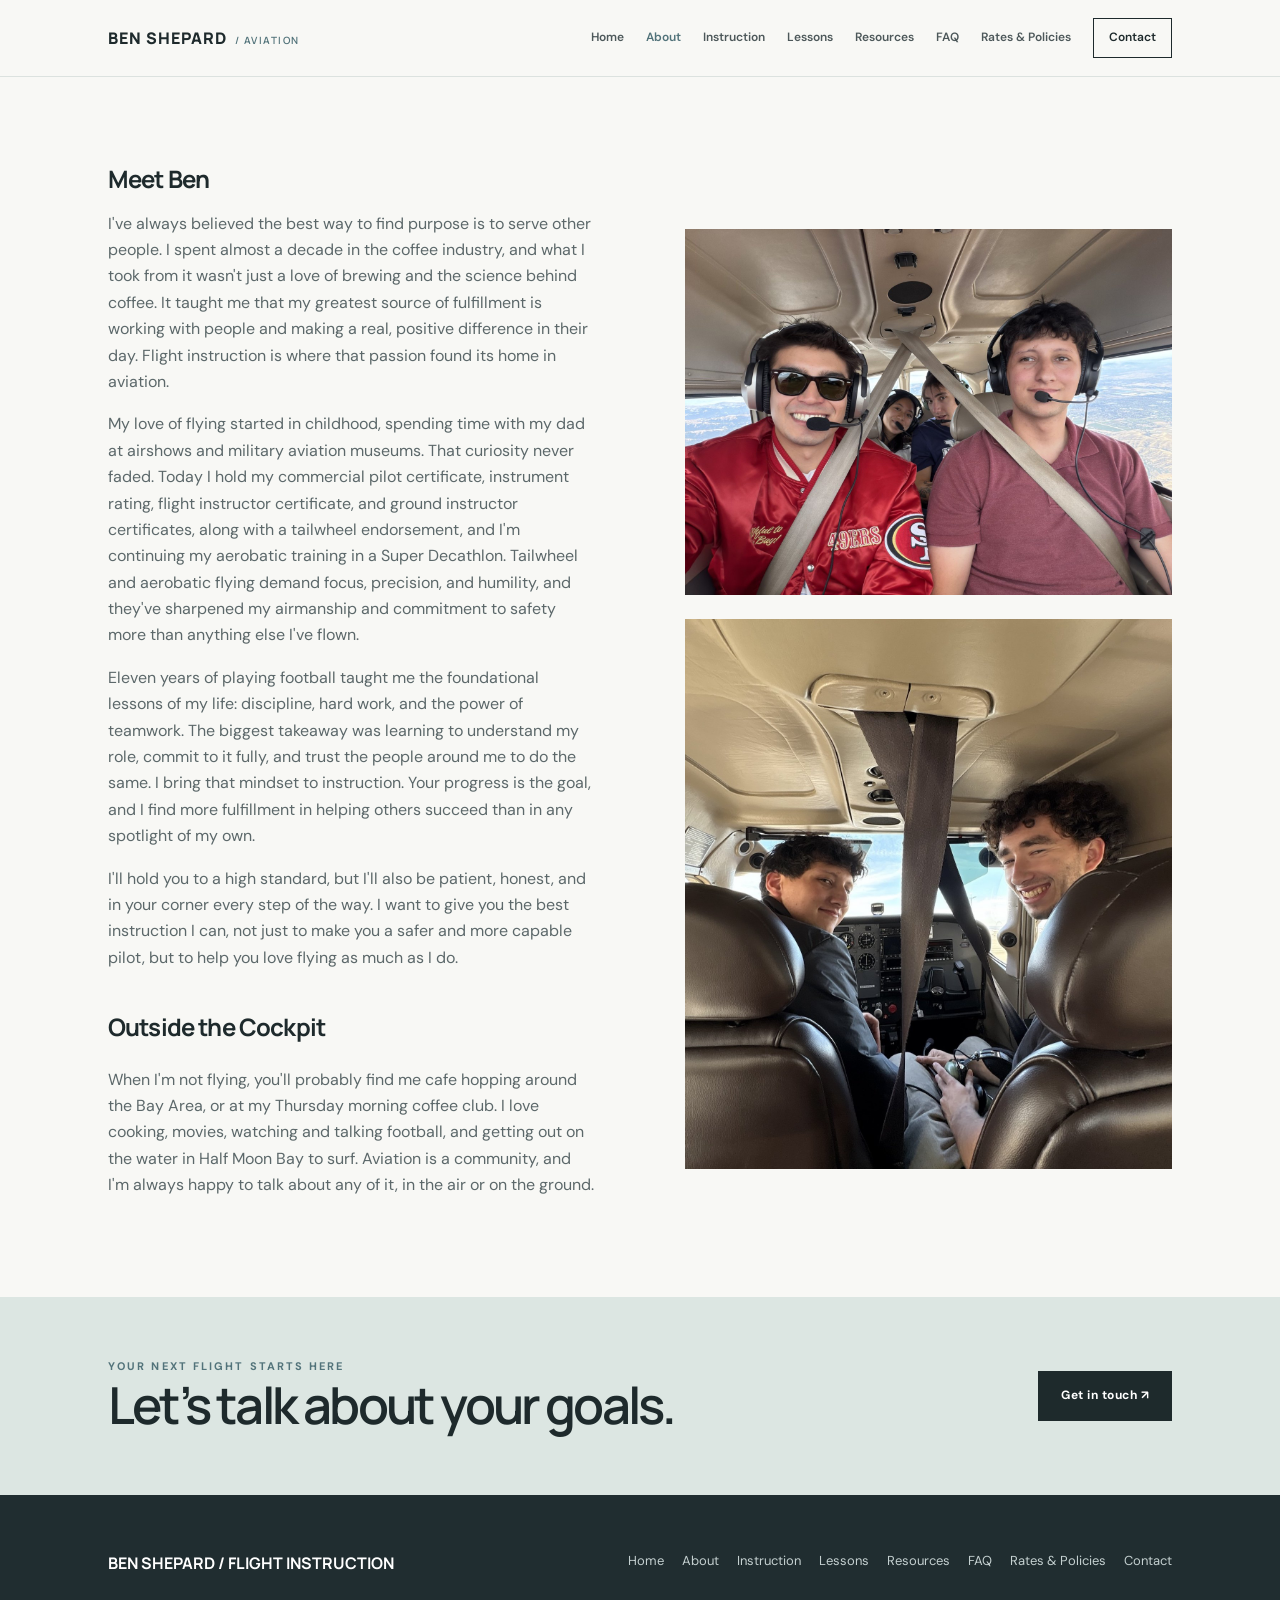
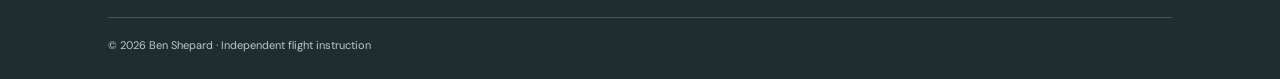
==== about.html @ 39d34262 "Restore light theme browser color and refresh stylesheet" ====
<!doctype html><html lang="en"><head><meta charset="utf-8"><meta name="viewport" content="width=device-width,initial-scale=1"><meta name="theme-color" content="#f8f8f5"><meta name="description" content="Meet Ben Shepard and learn about his approach to flight training."><title>About | Ben Shepard Flight Instruction</title><link rel="icon" href="favicon.svg" type="image/svg+xml"><link rel="stylesheet" href="styles.css?v=20261125-light"></head><body><header class="site-header"><div class="container head-inner"><a class="brand" href="index.html" aria-label="Ben Shepard Home">BEN SHEPARD<span>/ AVIATION</span></a><button type="button" class="menu-toggle" aria-label="Toggle navigation" aria-expanded="false">Menu ☰</button><nav class="nav" aria-label="Main navigation"><a href="index.html" class=" ">Home</a><a href="about.html" class="active ">About</a><a href="instruction.html" class=" ">Instruction</a><a href="lessons.html" class=" ">Lessons</a><a href="resources.html" class=" ">Resources</a><a href="faq.html" class=" ">FAQ</a><a href="rates.html" class=" ">Rates & Policies</a><a href="contact.html" class=" contact-pill">Contact</a></nav></div></header><main><section class="section"><div class="container"><h2 class="about-me-title">Meet Ben</h2><div class="split about-me-split"><div class="prose"><p>I've always believed the best way to find purpose is to serve other people. I spent almost a decade in the coffee industry, and what I took from it wasn't just a love of brewing and the science behind coffee. It taught me that my greatest source of fulfillment is working with people and making a real, positive difference in their day. Flight instruction is where that passion found its home in aviation.</p><p>My love of flying started in childhood, spending time with my dad at airshows and military aviation museums. That curiosity never faded. Today I hold my commercial pilot certificate, instrument rating, flight instructor certificate, and ground instructor certificates, along with a tailwheel endorsement, and I'm continuing my aerobatic training in a Super Decathlon. Tailwheel and aerobatic flying demand focus, precision, and humility, and they've sharpened my airmanship and commitment to safety more than anything else I've flown.</p><p>Eleven years of playing football taught me the foundational lessons of my life: discipline, hard work, and the power of teamwork. The biggest takeaway was learning to understand my role, commit to it fully, and trust the people around me to do the same. I bring that mindset to instruction. Your progress is the goal, and I find more fulfillment in helping others succeed than in any spotlight of my own.</p><p>I'll hold you to a high standard, but I'll also be patient, honest, and in your corner every step of the way. I want to give you the best instruction I can, not just to make you a safer and more capable pilot, but to help you love flying as much as I do.</p><h2>Outside the Cockpit</h2><p>When I'm not flying, you'll probably find me cafe hopping around the Bay Area, or at my Thursday morning coffee club. I love cooking, movies, watching and talking football, and getting out on the water in Half Moon Bay to surf. Aviation is a community, and I'm always happy to talk about any of it, in the air or on the ground.</p></div><div class="about-photo-and-background"><figure class="about-flight-photo"><img src="ben-about-friends.jpg" alt="Ben and friends wearing aviation headsets aboard a light airplane" width="1536" height="1152" loading="lazy" decoding="async" onerror="this.closest('figure').style.display='none'"></figure><figure class="about-flight-photo about-flight-photo-second"><img src="ben-about-cockpit-friends-updated.jpg" alt="Friends in the cockpit of a small airplane" width="1359" height="1536" loading="lazy" decoding="async"></figure></div></div></div></section><section class="cta"><div class="container cta-row"><div><div class="eyebrow">YOUR NEXT FLIGHT STARTS HERE</div><h2 class="section-title">Let’s talk about your goals.</h2></div><a class="btn" href="contact.html">Get in touch ↗</a></div></section></main><footer class="footer"><div class="container"><div class="foot-top"><div><strong>BEN SHEPARD / FLIGHT INSTRUCTION</strong></div><nav class="foot-nav" aria-label="Footer navigation"><a href="index.html">Home</a><a href="about.html">About</a><a href="instruction.html">Instruction</a><a href="lessons.html">Lessons</a><a href="resources.html">Resources</a><a href="faq.html">FAQ</a><a href="rates.html">Rates & Policies</a><a href="contact.html">Contact</a></nav></div><div class="foot-base">© 2026 Ben Shepard · Independent flight instruction</div></div></footer><script src="site.js" defer></script></body></html>
---- styles.css ----
@import url('https://fonts.googleapis.com/css2?family=DM+Sans:wght@400;500;600;700&family=Manrope:wght@400;500;600;700;800&display=swap');
:root{--bg:#f8f8f5;--paper:#fff;--ink:#1e2a2c;--muted:#647072;--accent:#52737a;--line:#dce2df;--sand:#e9e3d9;--max:1120px}*{box-sizing:border-box}html{scroll-behavior:smooth}body{margin:0;background:var(--bg);color:var(--ink);font-family:'DM Sans',sans-serif;line-height:1.65}a{color:inherit;text-decoration:none}button,input,textarea,select{font:inherit}a:focus-visible,button:focus-visible,input:focus-visible,textarea:focus-visible{outline:3px solid #7eafb7;outline-offset:3px}img{max-width:100%}.container{max-width:var(--max);margin:auto;padding:0 28px}.site-header{background:rgba(248,248,245,.96);border-bottom:1px solid var(--line);position:sticky;top:0;z-index:10;backdrop-filter:blur(15px)}.head-inner{min-height:76px;display:flex;align-items:center;justify-content:space-between;gap:20px}.brand{font-family:Manrope,sans-serif;font-weight:800;letter-spacing:.06em;font-size:16px}.brand span{color:var(--accent);font-weight:600;font-size:10px;margin-left:8px;letter-spacing:.15em}.nav{display:flex;gap:22px;align-items:center}.nav a{font-size:12px;color:#4d585a;font-weight:600}.nav a.active,.nav a:hover{color:var(--accent)}.nav a.contact-pill{border:1px solid var(--ink);padding:9px 15px;color:var(--ink)}.menu-toggle{display:none;border:1px solid var(--line);background:transparent;border-radius:4px;padding:7px 12px}.eyebrow{color:var(--accent);font-size:11px;font-weight:700;letter-spacing:.19em;text-transform:uppercase}.hero{padding:108px 0 85px}.hero h1,.page-heading h1{font-family:Manrope,sans-serif;font-size:clamp(44px,6.4vw,83px);font-weight:600;line-height:1.13;letter-spacing:-.065em;max-width:900px;margin:18px 0 23px}.lede{color:#5f6b6d;max-width:610px;font-size:18px;line-height:1.7}.actions{display:flex;flex-wrap:wrap;gap:12px;margin-top:30px}.btn{display:inline-flex;justify-content:center;align-items:center;gap:12px;background:var(--ink);color:white;padding:14px 22px;font-size:12px;font-weight:700;letter-spacing:.04em;border:1px solid var(--ink);cursor:pointer}.btn:hover{background:var(--accent);border-color:var(--accent)}.btn.outline{background:transparent;color:var(--ink);border-color:#9ba7a7}.btn.outline:hover{background:var(--sand)}.hero-visual{height:390px;overflow:hidden;background:#ccd4d1;position:relative}.hero-visual svg{height:100%;width:100%;display:block}.hero-visual .photo-credit{position:absolute;right:20px;bottom:13px;color:#fff;letter-spacing:.1em;font-size:10px}.section{padding:82px 0}.section.alt{background:#f0f2ef}.section-title{font-family:Manrope,sans-serif;font-weight:600;letter-spacing:-.055em;font-size:clamp(31px,4vw,51px);line-height:1.18;margin:12px 0 18px}.intro{max-width:720px;color:var(--muted);font-size:16px}.grid{display:grid;grid-template-columns:repeat(3,minmax(0,1fr));gap:16px;margin-top:33px}.grid.two{grid-template-columns:repeat(2,minmax(0,1fr))}.service-card,.content-card{background:var(--paper);border:1px solid var(--line);padding:30px;min-height:220px}.service-card .num{color:var(--accent);font-size:12px;letter-spacing:.12em}.service-card h3,.content-card h3{font-family:Manrope,sans-serif;font-size:21px;line-height:1.35;letter-spacing:-.035em;margin:25px 0 10px}.service-card p,.content-card p{color:var(--muted);font-size:14px;margin-bottom:0}.service-card a{display:inline-block;color:var(--accent);font-weight:700;font-size:12px;margin-top:15px}.split{display:grid;grid-template-columns:1fr 1fr;gap:90px;align-items:start}.quote{border-left:2px solid var(--accent);padding-left:28px;font-size:23px;font-family:Manrope;letter-spacing:-.03em;line-height:1.5}.page-heading{padding:85px 0 45px}.page-heading h1{font-size:clamp(43px,5.5vw,69px)}.page-heading .lede{font-size:17px}.prose{max-width:780px}.prose h2{font-family:Manrope;letter-spacing:-.035em;margin-top:36px}.prose p,.prose li{color:#5c686a}.bullets li{margin:10px 0}.stat-strip{display:flex;flex-wrap:wrap;gap:12px;margin:24px 0}.stat{font-size:12px;font-weight:700;background:#e9efed;color:var(--accent);padding:10px 13px}.table-wrap{overflow:auto}.rate-table{width:100%;border-collapse:collapse;text-align:left}.rate-table th,.rate-table td{padding:17px;border-bottom:1px solid var(--line)}.rate-table th{font-size:12px;text-transform:uppercase;letter-spacing:.09em}.notice{padding:20px 23px;background:#e8eeeb;border-left:3px solid var(--accent);color:#435456;margin:25px 0}.resource-tools{display:flex;gap:12px;flex-wrap:wrap;margin:28px 0}.resource-tools input,.resource-tools select{padding:13px 15px;border:1px solid #c6cfcb;background:white;color:var(--ink);min-height:48px}.resource-tools input{flex:1;min-width:230px}.resource-tools select{min-width:185px}.resource-grid{display:grid;grid-template-columns:repeat(2,1fr);gap:14px}.resource{background:white;border:1px solid var(--line);padding:23px}.resource small{font-size:10px;font-weight:700;letter-spacing:.12em;text-transform:uppercase;color:var(--accent)}.resource h3{margin:7px 0;font-size:17px;letter-spacing:-.02em}.resource p{font-size:13px;color:var(--muted)}.resource a{font-size:12px;color:var(--accent);font-weight:700}.resource[hidden]{display:none}.faq-item{border-bottom:1px solid var(--line)}.faq-item summary{cursor:pointer;padding:21px 0;font-size:17px;font-weight:600;list-style:none;display:flex;justify-content:space-between;gap:15px}.faq-item summary::-webkit-details-marker{display:none}.faq-item summary:after{content:'+';color:var(--accent);font-size:22px}.faq-item[open] summary:after{content:'−'}.faq-item p{color:var(--muted);max-width:780px;margin:0 0 25px}.form-layout{display:grid;grid-template-columns:1fr 1.15fr;gap:70px}.contact-form{background:white;border:1px solid var(--line);padding:30px}.field{margin-bottom:18px}.field label{display:block;font-size:12px;font-weight:700;margin-bottom:7px}.field input,.field select,.field textarea{background:#fbfcfb;width:100%;border:1px solid #cbd3d0;border-radius:0;padding:12px 13px}.field textarea{min-height:125px;resize:vertical}.small{font-size:12px;color:var(--muted)}.footer{background:#202d30;color:white;padding:55px 0 25px}.foot-top{display:flex;align-items:start;justify-content:space-between;gap:25px;padding-bottom:40px}.footer p,.footer a{color:#c4d0d0;font-size:13px}.foot-nav{display:flex;flex-wrap:wrap;gap:18px}.foot-base{border-top:1px solid #485558;padding-top:18px;color:#bec8c8;font-size:11px}.cta{background:#dce6e2;padding:60px 0}.cta-row{display:flex;align-items:center;justify-content:space-between;gap:28px}.cta .section-title{margin:0}.footer strong{font-family:Manrope}.divider{height:1px;background:var(--line);margin:28px 0}@media(max-width:900px){.nav{gap:12px}.nav a{font-size:11px}.split,.form-layout{gap:30px}.hero{padding:75px 0}}@media(max-width:720px){.container{padding:0 20px}.head-inner{min-height:67px}.menu-toggle{display:block}.nav{display:none;position:absolute;left:0;right:0;top:67px;background:var(--bg);padding:20px;border-bottom:1px solid var(--line);flex-direction:column;align-items:stretch;gap:0}.nav.open{display:flex}.nav a{padding:12px 0;font-size:14px}.hero{padding:58px 0}.hero h1{font-size:45px}.hero-visual{height:250px}.section{padding:56px 0}.grid,.grid.two,.resource-grid,.split,.form-layout{grid-template-columns:1fr}.service-card{min-height:auto}.page-heading{padding:56px 0 25px}.page-heading h1{font-size:44px}.cta-row,.foot-top{flex-direction:column;align-items:start}.quote{font-size:20px}.brand{font-size:13px}}

/* Homepage editorial photograph: retains the original illustration as fallback until photo is uploaded. */
.hero{padding:94px 0 62px}
.hero h1{max-width:920px}
.hero-visual{height:auto;aspect-ratio:2.35/1;background:#45565a url("hero.svg") center/cover no-repeat;isolation:isolate}
.hero-visual img{display:block;width:100%;height:100%;position:absolute;inset:0;object-fit:cover;object-position:center 51%}
.hero-visual::after{content:"";position:absolute;inset:0;pointer-events:none;background:linear-gradient(to top,rgba(15,24,28,.46),transparent 27%)}
.hero-visual .photo-credit{z-index:1;right:clamp(20px,4vw,65px);bottom:20px;font-size:10px;letter-spacing:.17em;text-shadow:0 1px 6px rgba(0,0,0,.35)}
@media(max-width:720px){.hero{padding:60px 0 45px}.hero-visual{aspect-ratio:4/3}.hero-visual img{object-position:45% center}.hero-visual .photo-credit{right:18px;bottom:13px;font-size:9px}}

/* Home welcome: compact editorial introduction between hero and offerings */
.home-introduction{background:#f0f2ef;border-bottom:1px solid var(--line)}
.home-introduction .split{grid-template-columns:minmax(0,1.4fr) minmax(250px,.8fr);gap:clamp(38px,7vw,105px);align-items:center}
.home-introduction .intro{max-width:640px}
.home-introduction .btn{margin-top:16px}
.intro-aside{border-left:2px solid var(--accent);padding:8px 0 8px 28px}
.intro-aside-lead{font-family:Manrope,sans-serif;font-size:clamp(23px,2.7vw,34px);font-weight:600;line-height:1.25;letter-spacing:-.045em;margin:15px 0}
.intro-aside p:not(.intro-aside-lead){font-size:15px;color:var(--muted);margin-bottom:0}
@media(max-width:720px){.home-introduction .split{grid-template-columns:1fr;gap:38px}.intro-aside{padding-left:20px}}

/* Portrait-led homepage welcome section */
.home-introduction .welcome-layout{display:grid;grid-template-columns:minmax(0,.85fr) minmax(0,1.15fr);gap:clamp(32px,6vw,90px);align-items:center}
.welcome-portrait{aspect-ratio:4/5;overflow:hidden;background:#d3d8d5}
.welcome-portrait img{width:100%;height:100%;display:block;object-fit:cover;object-position:center 40%}
.welcome-copy .intro{max-width:610px}
.welcome-philosophy{border-left:2px solid var(--accent);padding:1px 0 1px 23px;margin:28px 0 28px}
.welcome-philosophy .intro-aside-lead{font-size:clamp(22px,2.1vw,29px);margin:10px 0}
.welcome-philosophy p:last-child{font-size:14px;color:var(--muted);margin:0}
@media(max-width:720px){.home-introduction .welcome-layout{grid-template-columns:1fr;gap:30px}.welcome-portrait{max-width:400px;width:100%}}

/* Balanced four-service homepage grid */
.instruction-services-grid{grid-template-columns:repeat(2,minmax(0,1fr))}
.instruction-services-grid .service-card{min-height:250px;display:flex;flex-direction:column}
.instruction-services-grid .service-card h3{margin-top:18px}
.instruction-services-grid .service-card a{margin-top:auto;padding-top:16px}
.service-availability{margin-top:18px}
@media(max-width:720px){.instruction-services-grid{grid-template-columns:1fr}.instruction-services-grid .service-card{min-height:0}}

/* Editorial image-led instructional cards */
.instruction-services-grid{grid-template-columns:repeat(2,minmax(0,1fr));gap:25px}
.instruction-services-grid .service-card{padding:0;display:flex;flex-direction:column;min-height:0;background:var(--paper);overflow:hidden}
.instruction-services-grid .training-service-photo{display:block;width:100%;height:auto;aspect-ratio:20/13;object-fit:cover;object-position:center;flex-shrink:0;background:#e2e6e3}
.instruction-services-grid .training-service-body{display:flex;flex:1;flex-direction:column;padding:25px 28px 29px}
.instruction-services-grid .training-service-body h3{margin:9px 0 13px}
.instruction-services-grid .training-service-body p{margin:0 0 13px}
.instruction-services-grid .training-service-body a{margin-top:auto;padding-top:10px}
@media(max-width:720px){.instruction-services-grid{grid-template-columns:1fr;gap:20px}.instruction-services-grid .training-service-body{padding:22px}}

/* Single-column, understated philosophy section */
.philosophy-editorial{max-width:790px}
.philosophy-editorial .intro{max-width:760px;margin:0 0 18px}
.philosophy-editorial .btn{margin-top:17px}

/* About page: personal photo beside biography */
.about-photo-and-background{min-width:0}
.about-flight-photo{margin:0 0 34px;aspect-ratio:4/3;overflow:hidden;background:#e1e6e2}
.about-flight-photo img{display:block;width:100%;height:100%;object-fit:cover;object-position:center}
@media(max-width:720px){.about-flight-photo{margin-bottom:28px}}

/* About: shared heading above text and photo aligns image with first paragraph */
.about-me-title{font-family:Manrope,sans-serif;letter-spacing:-.035em;margin:0 0 12px;font-size:1.5em}
.about-me-split .prose>p:first-child{margin-top:0}
.about-me-split .about-flight-photo{margin:0}
@media(max-width:720px){.about-me-split .about-flight-photo{margin-top:12px}}

.about-me-split .about-photo-and-background{padding-top:18.9px}
.about-me-split .about-flight-photo + .about-flight-photo{margin-top:24px}
.about-me-split .about-flight-photo-second{aspect-ratio:1359/1536}
@media(max-width:720px){.about-me-split .about-photo-and-background{padding-top:0}}


/* Course syllabus navigation and lesson plans */
.content-card{display:flex;flex-direction:column}
.content-card h3{margin-top:0}
.content-card p:last-of-type{margin-bottom:22px}
.content-card .lesson-card-link{display:inline-flex;align-items:center;justify-content:space-between;gap:24px;align-self:flex-start;margin-top:auto;border:1px solid #9ba7a7;padding:10px 15px;font-size:12px;font-weight:700;letter-spacing:.02em;color:var(--ink);transition:background-color .15s,border-color .15s}
.content-card .lesson-card-link:hover{background:var(--sand);border-color:var(--accent)}
.lesson-index-section{padding-top:54px;padding-bottom:50px;scroll-margin-top:88px}
.lesson-index{display:grid;grid-template-columns:repeat(3,minmax(0,1fr));gap:12px;margin:28px 0 20px}
.lesson-index a{display:flex;align-items:center;justify-content:space-between;gap:12px;background:var(--paper);border:1px solid var(--line);padding:16px 19px;font-size:14px;font-weight:700;line-height:1.4}
.lesson-index a:hover{border-color:var(--accent);background:#f5f7f4}
.lesson-index a span{color:var(--accent)}
.lesson-main{padding-top:5px;padding-bottom:85px}
.lesson-section{padding:65px 0 70px;border-bottom:1px solid var(--line);scroll-margin-top:91px}
.lesson-section:last-child{border-bottom:none}
.lesson-section-heading{display:flex;align-items:flex-start;justify-content:space-between;gap:26px}
.lesson-section-heading h2{font-family:Manrope,sans-serif;font-weight:600;font-size:clamp(29px,3.5vw,43px);letter-spacing:-.05em;line-height:1.2;margin:10px 0 16px}
.lesson-section-heading p{color:var(--muted);font-size:16px;max-width:740px;margin:0}
.lesson-type{color:var(--accent);font-size:11px;font-weight:700;letter-spacing:.15em;text-transform:uppercase}
.lesson-back,.lesson-top{color:var(--accent);font-size:12px;font-weight:700}
.lesson-back{white-space:nowrap;padding-top:8px}
.lesson-back:hover,.lesson-top:hover{text-decoration:underline}
.lesson-steps{padding:0;margin:34px 0 22px;list-style:none;border-top:1px solid var(--line)}
.lesson-steps li{display:grid;grid-template-columns:44px minmax(0,1fr);gap:18px;padding:20px 0;border-bottom:1px solid var(--line)}
.lesson-number{font-family:Manrope,sans-serif;font-size:12px;font-weight:700;letter-spacing:.09em;color:var(--accent);padding-top:3px}
.lesson-steps h3{font-family:Manrope,sans-serif;font-size:18px;letter-spacing:-.025em;line-height:1.4;margin:0 0 5px}
.lesson-steps p{font-size:14px;color:var(--muted);margin:0;max-width:850px}
.lesson-note{background:#edf1ee;padding:16px 20px;font-size:13px;color:#435456;margin:25px 0}
.lesson-top{display:inline-block;margin-top:4px}
@media(max-width:850px){.menu-toggle{display:block}.nav{display:none;position:absolute;left:0;right:0;top:76px;background:var(--bg);padding:20px;border-bottom:1px solid var(--line);flex-direction:column;align-items:stretch;gap:0}.nav.open{display:flex}.nav a{padding:12px 0;font-size:14px}}
@media(max-width:720px){.lesson-index{grid-template-columns:repeat(2,minmax(0,1fr))}.lesson-section{padding:50px 0}.lesson-section-heading{display:block}.lesson-back{display:inline-block;margin-top:12px}}
@media(max-width:480px){.lesson-index{grid-template-columns:1fr}.lesson-steps li{grid-template-columns:30px minmax(0,1fr);gap:14px}.lesson-index-section{padding-top:45px}}
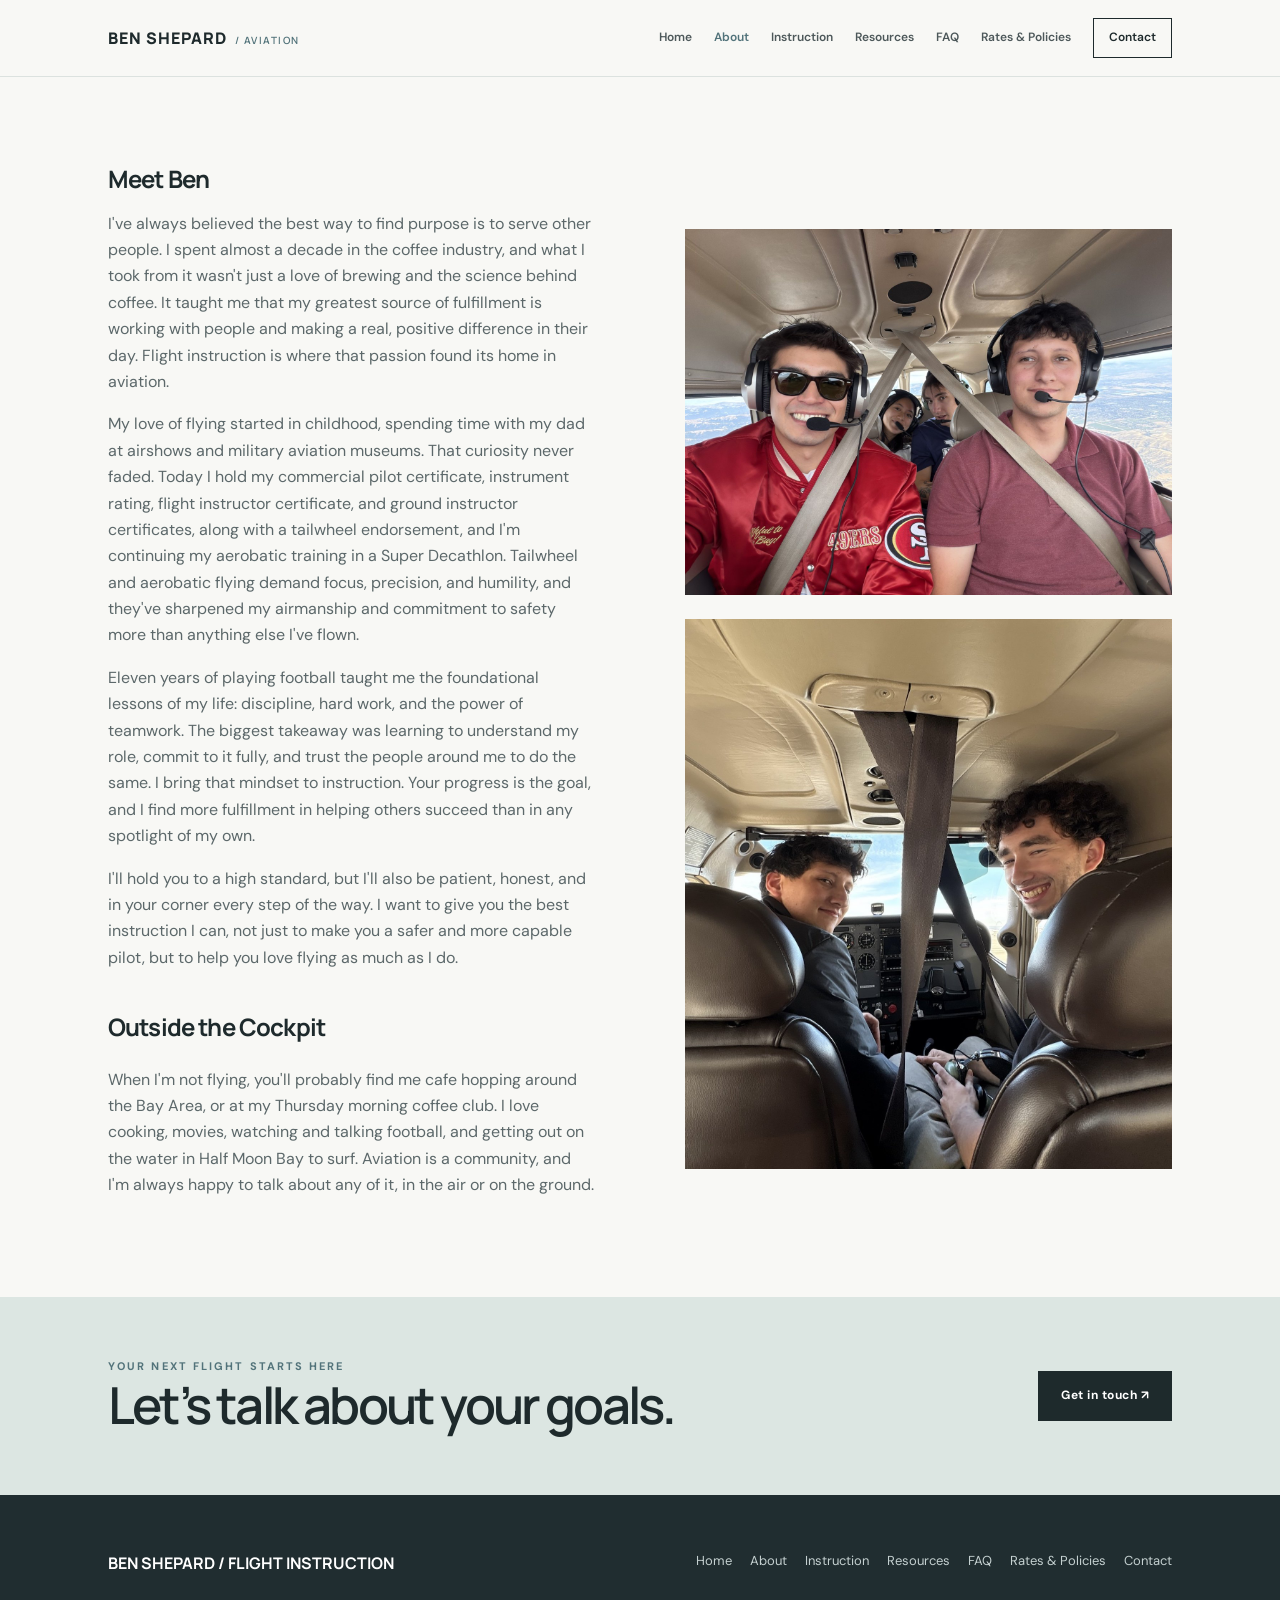
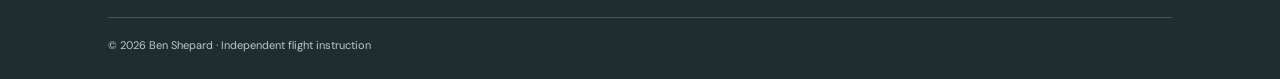
==== commit 9864ba1d: "Remove Lessons navigation and obsolete syllabus links" ====
--- a/about.html
+++ b/about.html
@@ -1 +1 @@
-<!doctype html><html lang="en"><head><meta charset="utf-8"><meta name="viewport" content="width=device-width,initial-scale=1"><meta name="theme-color" content="#f8f8f5"><meta name="description" content="Meet Ben Shepard and learn about his approach to flight training."><title>About | Ben Shepard Flight Instruction</title><link rel="icon" href="favicon.svg" type="image/svg+xml"><link rel="stylesheet" href="styles.css?v=20261125-light"></head><body><header class="site-header"><div class="container head-inner"><a class="brand" href="index.html" aria-label="Ben Shepard Home">BEN SHEPARD<span>/ AVIATION</span></a><button type="button" class="menu-toggle" aria-label="Toggle navigation" aria-expanded="false">Menu ☰</button><nav class="nav" aria-label="Main navigation"><a href="index.html" class=" ">Home</a><a href="about.html" class="active ">About</a><a href="instruction.html" class=" ">Instruction</a><a href="lessons.html" class=" ">Lessons</a><a href="resources.html" class=" ">Resources</a><a href="faq.html" class=" ">FAQ</a><a href="rates.html" class=" ">Rates & Policies</a><a href="contact.html" class=" contact-pill">Contact</a></nav></div></header><main><section class="section"><div class="container"><h2 class="about-me-title">Meet Ben</h2><div class="split about-me-split"><div class="prose"><p>I've always believed the best way to find purpose is to serve other people. I spent almost a decade in the coffee industry, and what I took from it wasn't just a love of brewing and the science behind coffee. It taught me that my greatest source of fulfillment is working with people and making a real, positive difference in their day. Flight instruction is where that passion found its home in aviation.</p><p>My love of flying started in childhood, spending time with my dad at airshows and military aviation museums. That curiosity never faded. Today I hold my commercial pilot certificate, instrument rating, flight instructor certificate, and ground instructor certificates, along with a tailwheel endorsement, and I'm continuing my aerobatic training in a Super Decathlon. Tailwheel and aerobatic flying demand focus, precision, and humility, and they've sharpened my airmanship and commitment to safety more than anything else I've flown.</p><p>Eleven years of playing football taught me the foundational lessons of my life: discipline, hard work, and the power of teamwork. The biggest takeaway was learning to understand my role, commit to it fully, and trust the people around me to do the same. I bring that mindset to instruction. Your progress is the goal, and I find more fulfillment in helping others succeed than in any spotlight of my own.</p><p>I'll hold you to a high standard, but I'll also be patient, honest, and in your corner every step of the way. I want to give you the best instruction I can, not just to make you a safer and more capable pilot, but to help you love flying as much as I do.</p><h2>Outside the Cockpit</h2><p>When I'm not flying, you'll probably find me cafe hopping around the Bay Area, or at my Thursday morning coffee club. I love cooking, movies, watching and talking football, and getting out on the water in Half Moon Bay to surf. Aviation is a community, and I'm always happy to talk about any of it, in the air or on the ground.</p></div><div class="about-photo-and-background"><figure class="about-flight-photo"><img src="ben-about-friends.jpg" alt="Ben and friends wearing aviation headsets aboard a light airplane" width="1536" height="1152" loading="lazy" decoding="async" onerror="this.closest('figure').style.display='none'"></figure><figure class="about-flight-photo about-flight-photo-second"><img src="ben-about-cockpit-friends-updated.jpg" alt="Friends in the cockpit of a small airplane" width="1359" height="1536" loading="lazy" decoding="async"></figure></div></div></div></section><section class="cta"><div class="container cta-row"><div><div class="eyebrow">YOUR NEXT FLIGHT STARTS HERE</div><h2 class="section-title">Let’s talk about your goals.</h2></div><a class="btn" href="contact.html">Get in touch ↗</a></div></section></main><footer class="footer"><div class="container"><div class="foot-top"><div><strong>BEN SHEPARD / FLIGHT INSTRUCTION</strong></div><nav class="foot-nav" aria-label="Footer navigation"><a href="index.html">Home</a><a href="about.html">About</a><a href="instruction.html">Instruction</a><a href="lessons.html">Lessons</a><a href="resources.html">Resources</a><a href="faq.html">FAQ</a><a href="rates.html">Rates & Policies</a><a href="contact.html">Contact</a></nav></div><div class="foot-base">© 2026 Ben Shepard · Independent flight instruction</div></div></footer><script src="site.js" defer></script></body></html>+<!doctype html><html lang="en"><head><meta charset="utf-8"><meta name="viewport" content="width=device-width,initial-scale=1"><meta name="theme-color" content="#f8f8f5"><meta name="description" content="Meet Ben Shepard and learn about his approach to flight training."><title>About | Ben Shepard Flight Instruction</title><link rel="icon" href="favicon.svg" type="image/svg+xml"><link rel="stylesheet" href="styles.css?v=20261125-light"></head><body><header class="site-header"><div class="container head-inner"><a class="brand" href="index.html" aria-label="Ben Shepard Home">BEN SHEPARD<span>/ AVIATION</span></a><button type="button" class="menu-toggle" aria-label="Toggle navigation" aria-expanded="false">Menu ☰</button><nav class="nav" aria-label="Main navigation"><a href="index.html" class=" ">Home</a><a href="about.html" class="active ">About</a><a href="instruction.html" class=" ">Instruction</a><a href="resources.html" class=" ">Resources</a><a href="faq.html" class=" ">FAQ</a><a href="rates.html" class=" ">Rates & Policies</a><a href="contact.html" class=" contact-pill">Contact</a></nav></div></header><main><section class="section"><div class="container"><h2 class="about-me-title">Meet Ben</h2><div class="split about-me-split"><div class="prose"><p>I've always believed the best way to find purpose is to serve other people. I spent almost a decade in the coffee industry, and what I took from it wasn't just a love of brewing and the science behind coffee. It taught me that my greatest source of fulfillment is working with people and making a real, positive difference in their day. Flight instruction is where that passion found its home in aviation.</p><p>My love of flying started in childhood, spending time with my dad at airshows and military aviation museums. That curiosity never faded. Today I hold my commercial pilot certificate, instrument rating, flight instructor certificate, and ground instructor certificates, along with a tailwheel endorsement, and I'm continuing my aerobatic training in a Super Decathlon. Tailwheel and aerobatic flying demand focus, precision, and humility, and they've sharpened my airmanship and commitment to safety more than anything else I've flown.</p><p>Eleven years of playing football taught me the foundational lessons of my life: discipline, hard work, and the power of teamwork. The biggest takeaway was learning to understand my role, commit to it fully, and trust the people around me to do the same. I bring that mindset to instruction. Your progress is the goal, and I find more fulfillment in helping others succeed than in any spotlight of my own.</p><p>I'll hold you to a high standard, but I'll also be patient, honest, and in your corner every step of the way. I want to give you the best instruction I can, not just to make you a safer and more capable pilot, but to help you love flying as much as I do.</p><h2>Outside the Cockpit</h2><p>When I'm not flying, you'll probably find me cafe hopping around the Bay Area, or at my Thursday morning coffee club. I love cooking, movies, watching and talking football, and getting out on the water in Half Moon Bay to surf. Aviation is a community, and I'm always happy to talk about any of it, in the air or on the ground.</p></div><div class="about-photo-and-background"><figure class="about-flight-photo"><img src="ben-about-friends.jpg" alt="Ben and friends wearing aviation headsets aboard a light airplane" width="1536" height="1152" loading="lazy" decoding="async" onerror="this.closest('figure').style.display='none'"></figure><figure class="about-flight-photo about-flight-photo-second"><img src="ben-about-cockpit-friends-updated.jpg" alt="Friends in the cockpit of a small airplane" width="1359" height="1536" loading="lazy" decoding="async"></figure></div></div></div></section><section class="cta"><div class="container cta-row"><div><div class="eyebrow">YOUR NEXT FLIGHT STARTS HERE</div><h2 class="section-title">Let’s talk about your goals.</h2></div><a class="btn" href="contact.html">Get in touch ↗</a></div></section></main><footer class="footer"><div class="container"><div class="foot-top"><div><strong>BEN SHEPARD / FLIGHT INSTRUCTION</strong></div><nav class="foot-nav" aria-label="Footer navigation"><a href="index.html">Home</a><a href="about.html">About</a><a href="instruction.html">Instruction</a><a href="resources.html">Resources</a><a href="faq.html">FAQ</a><a href="rates.html">Rates & Policies</a><a href="contact.html">Contact</a></nav></div><div class="foot-base">© 2026 Ben Shepard · Independent flight instruction</div></div></footer><script src="site.js" defer></script></body></html>
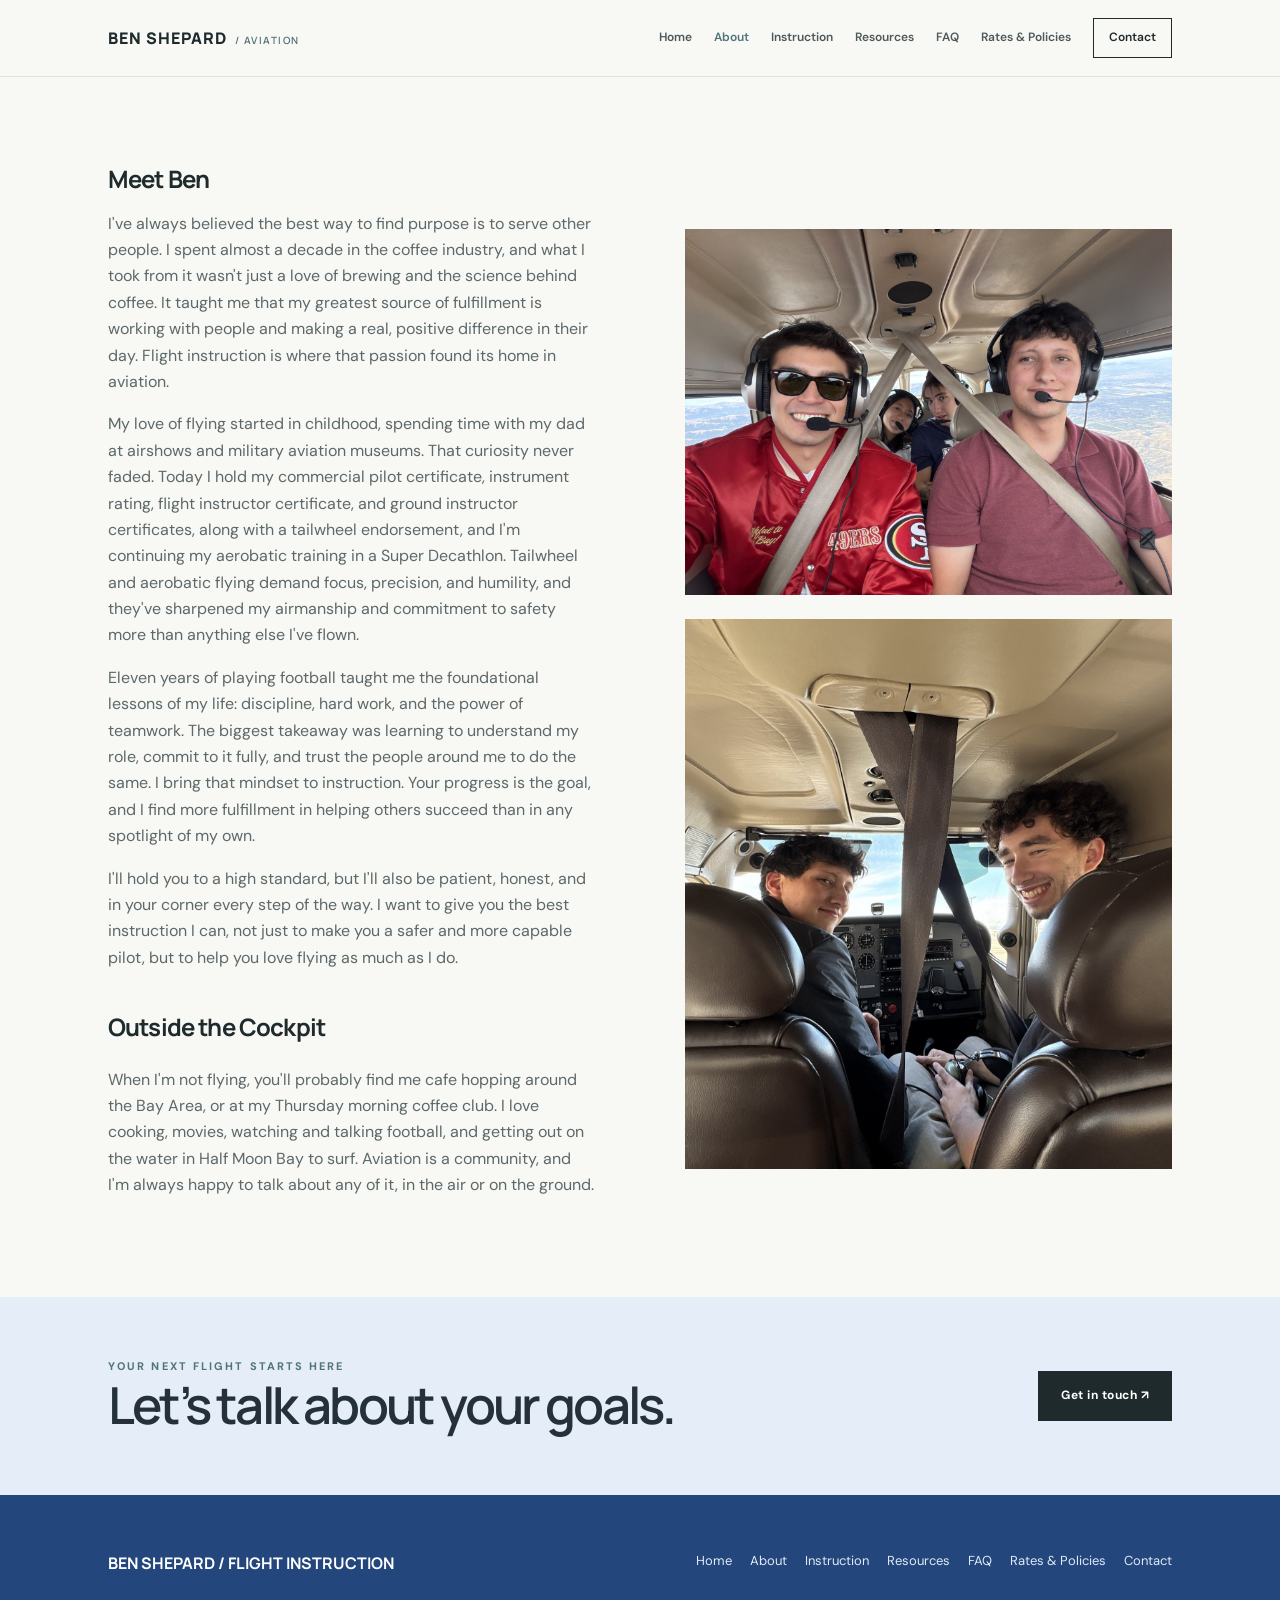
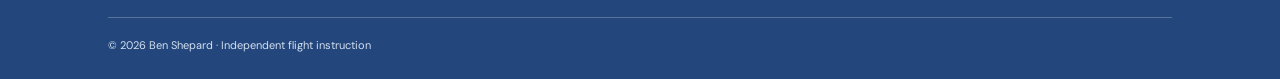
==== commit c6628232: "Refresh Oxford Blue website palette" ====
--- a/about.html
+++ b/about.html
@@ -1 +1 @@
-<!doctype html><html lang="en"><head><meta charset="utf-8"><meta name="viewport" content="width=device-width,initial-scale=1"><meta name="theme-color" content="#f8f8f5"><meta name="description" content="Meet Ben Shepard and learn about his approach to flight training."><title>About | Ben Shepard Flight Instruction</title><link rel="icon" href="favicon.svg" type="image/svg+xml"><link rel="stylesheet" href="styles.css?v=20261125-light"></head><body><header class="site-header"><div class="container head-inner"><a class="brand" href="index.html" aria-label="Ben Shepard Home">BEN SHEPARD<span>/ AVIATION</span></a><button type="button" class="menu-toggle" aria-label="Toggle navigation" aria-expanded="false">Menu ☰</button><nav class="nav" aria-label="Main navigation"><a href="index.html" class=" ">Home</a><a href="about.html" class="active ">About</a><a href="instruction.html" class=" ">Instruction</a><a href="resources.html" class=" ">Resources</a><a href="faq.html" class=" ">FAQ</a><a href="rates.html" class=" ">Rates & Policies</a><a href="contact.html" class=" contact-pill">Contact</a></nav></div></header><main><section class="section"><div class="container"><h2 class="about-me-title">Meet Ben</h2><div class="split about-me-split"><div class="prose"><p>I've always believed the best way to find purpose is to serve other people. I spent almost a decade in the coffee industry, and what I took from it wasn't just a love of brewing and the science behind coffee. It taught me that my greatest source of fulfillment is working with people and making a real, positive difference in their day. Flight instruction is where that passion found its home in aviation.</p><p>My love of flying started in childhood, spending time with my dad at airshows and military aviation museums. That curiosity never faded. Today I hold my commercial pilot certificate, instrument rating, flight instructor certificate, and ground instructor certificates, along with a tailwheel endorsement, and I'm continuing my aerobatic training in a Super Decathlon. Tailwheel and aerobatic flying demand focus, precision, and humility, and they've sharpened my airmanship and commitment to safety more than anything else I've flown.</p><p>Eleven years of playing football taught me the foundational lessons of my life: discipline, hard work, and the power of teamwork. The biggest takeaway was learning to understand my role, commit to it fully, and trust the people around me to do the same. I bring that mindset to instruction. Your progress is the goal, and I find more fulfillment in helping others succeed than in any spotlight of my own.</p><p>I'll hold you to a high standard, but I'll also be patient, honest, and in your corner every step of the way. I want to give you the best instruction I can, not just to make you a safer and more capable pilot, but to help you love flying as much as I do.</p><h2>Outside the Cockpit</h2><p>When I'm not flying, you'll probably find me cafe hopping around the Bay Area, or at my Thursday morning coffee club. I love cooking, movies, watching and talking football, and getting out on the water in Half Moon Bay to surf. Aviation is a community, and I'm always happy to talk about any of it, in the air or on the ground.</p></div><div class="about-photo-and-background"><figure class="about-flight-photo"><img src="ben-about-friends.jpg" alt="Ben and friends wearing aviation headsets aboard a light airplane" width="1536" height="1152" loading="lazy" decoding="async" onerror="this.closest('figure').style.display='none'"></figure><figure class="about-flight-photo about-flight-photo-second"><img src="ben-about-cockpit-friends-updated.jpg" alt="Friends in the cockpit of a small airplane" width="1359" height="1536" loading="lazy" decoding="async"></figure></div></div></div></section><section class="cta"><div class="container cta-row"><div><div class="eyebrow">YOUR NEXT FLIGHT STARTS HERE</div><h2 class="section-title">Let’s talk about your goals.</h2></div><a class="btn" href="contact.html">Get in touch ↗</a></div></section></main><footer class="footer"><div class="container"><div class="foot-top"><div><strong>BEN SHEPARD / FLIGHT INSTRUCTION</strong></div><nav class="foot-nav" aria-label="Footer navigation"><a href="index.html">Home</a><a href="about.html">About</a><a href="instruction.html">Instruction</a><a href="resources.html">Resources</a><a href="faq.html">FAQ</a><a href="rates.html">Rates & Policies</a><a href="contact.html">Contact</a></nav></div><div class="foot-base">© 2026 Ben Shepard · Independent flight instruction</div></div></footer><script src="site.js" defer></script></body></html>+<!doctype html><html lang="en"><head><meta charset="utf-8"><meta name="viewport" content="width=device-width,initial-scale=1"><meta name="theme-color" content="#f8f8f5"><meta name="description" content="Meet Ben Shepard and learn about his approach to flight training."><title>About | Ben Shepard Flight Instruction</title><link rel="icon" href="favicon.svg" type="image/svg+xml"><link rel="stylesheet" href="styles.css?v=20261125-oxford"></head><body><header class="site-header"><div class="container head-inner"><a class="brand" href="index.html" aria-label="Ben Shepard Home">BEN SHEPARD<span>/ AVIATION</span></a><button type="button" class="menu-toggle" aria-label="Toggle navigation" aria-expanded="false">Menu ☰</button><nav class="nav" aria-label="Main navigation"><a href="index.html" class=" ">Home</a><a href="about.html" class="active ">About</a><a href="instruction.html" class=" ">Instruction</a><a href="resources.html" class=" ">Resources</a><a href="faq.html" class=" ">FAQ</a><a href="rates.html" class=" ">Rates & Policies</a><a href="contact.html" class=" contact-pill">Contact</a></nav></div></header><main><section class="section"><div class="container"><h2 class="about-me-title">Meet Ben</h2><div class="split about-me-split"><div class="prose"><p>I've always believed the best way to find purpose is to serve other people. I spent almost a decade in the coffee industry, and what I took from it wasn't just a love of brewing and the science behind coffee. It taught me that my greatest source of fulfillment is working with people and making a real, positive difference in their day. Flight instruction is where that passion found its home in aviation.</p><p>My love of flying started in childhood, spending time with my dad at airshows and military aviation museums. That curiosity never faded. Today I hold my commercial pilot certificate, instrument rating, flight instructor certificate, and ground instructor certificates, along with a tailwheel endorsement, and I'm continuing my aerobatic training in a Super Decathlon. Tailwheel and aerobatic flying demand focus, precision, and humility, and they've sharpened my airmanship and commitment to safety more than anything else I've flown.</p><p>Eleven years of playing football taught me the foundational lessons of my life: discipline, hard work, and the power of teamwork. The biggest takeaway was learning to understand my role, commit to it fully, and trust the people around me to do the same. I bring that mindset to instruction. Your progress is the goal, and I find more fulfillment in helping others succeed than in any spotlight of my own.</p><p>I'll hold you to a high standard, but I'll also be patient, honest, and in your corner every step of the way. I want to give you the best instruction I can, not just to make you a safer and more capable pilot, but to help you love flying as much as I do.</p><h2>Outside the Cockpit</h2><p>When I'm not flying, you'll probably find me cafe hopping around the Bay Area, or at my Thursday morning coffee club. I love cooking, movies, watching and talking football, and getting out on the water in Half Moon Bay to surf. Aviation is a community, and I'm always happy to talk about any of it, in the air or on the ground.</p></div><div class="about-photo-and-background"><figure class="about-flight-photo"><img src="ben-about-friends.jpg" alt="Ben and friends wearing aviation headsets aboard a light airplane" width="1536" height="1152" loading="lazy" decoding="async" onerror="this.closest('figure').style.display='none'"></figure><figure class="about-flight-photo about-flight-photo-second"><img src="ben-about-cockpit-friends-updated.jpg" alt="Friends in the cockpit of a small airplane" width="1359" height="1536" loading="lazy" decoding="async"></figure></div></div></div></section><section class="cta"><div class="container cta-row"><div><div class="eyebrow">YOUR NEXT FLIGHT STARTS HERE</div><h2 class="section-title">Let’s talk about your goals.</h2></div><a class="btn" href="contact.html">Get in touch ↗</a></div></section></main><footer class="footer"><div class="container"><div class="foot-top"><div><strong>BEN SHEPARD / FLIGHT INSTRUCTION</strong></div><nav class="foot-nav" aria-label="Footer navigation"><a href="index.html">Home</a><a href="about.html">About</a><a href="instruction.html">Instruction</a><a href="resources.html">Resources</a><a href="faq.html">FAQ</a><a href="rates.html">Rates & Policies</a><a href="contact.html">Contact</a></nav></div><div class="foot-base">© 2026 Ben Shepard · Independent flight instruction</div></div></footer><script src="site.js" defer></script></body></html>
--- a/styles.css
+++ b/styles.css
@@ -70,35 +70,32 @@
 .about-me-split .about-flight-photo-second{aspect-ratio:1359/1536}
 @media(max-width:720px){.about-me-split .about-photo-and-background{padding-top:0}}
 
+/* Responsive menu for tablet widths */
+@media(max-width:850px){.menu-toggle{display:block}.nav{display:none;position:absolute;left:0;right:0;top:76px;background:var(--bg);padding:20px;border-bottom:1px solid var(--line);flex-direction:column;align-items:stretch;gap:0}.nav.open{display:flex}.nav a{padding:12px 0;font-size:14px}}
 
-/* Course syllabus navigation and lesson plans */
-.content-card{display:flex;flex-direction:column}
-.content-card h3{margin-top:0}
-.content-card p:last-of-type{margin-bottom:22px}
-.content-card .lesson-card-link{display:inline-flex;align-items:center;justify-content:space-between;gap:24px;align-self:flex-start;margin-top:auto;border:1px solid #9ba7a7;padding:10px 15px;font-size:12px;font-weight:700;letter-spacing:.02em;color:var(--ink);transition:background-color .15s,border-color .15s}
-.content-card .lesson-card-link:hover{background:var(--sand);border-color:var(--accent)}
-.lesson-index-section{padding-top:54px;padding-bottom:50px;scroll-margin-top:88px}
-.lesson-index{display:grid;grid-template-columns:repeat(3,minmax(0,1fr));gap:12px;margin:28px 0 20px}
-.lesson-index a{display:flex;align-items:center;justify-content:space-between;gap:12px;background:var(--paper);border:1px solid var(--line);padding:16px 19px;font-size:14px;font-weight:700;line-height:1.4}
-.lesson-index a:hover{border-color:var(--accent);background:#f5f7f4}
-.lesson-index a span{color:var(--accent)}
-.lesson-main{padding-top:5px;padding-bottom:85px}
-.lesson-section{padding:65px 0 70px;border-bottom:1px solid var(--line);scroll-margin-top:91px}
-.lesson-section:last-child{border-bottom:none}
-.lesson-section-heading{display:flex;align-items:flex-start;justify-content:space-between;gap:26px}
-.lesson-section-heading h2{font-family:Manrope,sans-serif;font-weight:600;font-size:clamp(29px,3.5vw,43px);letter-spacing:-.05em;line-height:1.2;margin:10px 0 16px}
-.lesson-section-heading p{color:var(--muted);font-size:16px;max-width:740px;margin:0}
-.lesson-type{color:var(--accent);font-size:11px;font-weight:700;letter-spacing:.15em;text-transform:uppercase}
-.lesson-back,.lesson-top{color:var(--accent);font-size:12px;font-weight:700}
-.lesson-back{white-space:nowrap;padding-top:8px}
-.lesson-back:hover,.lesson-top:hover{text-decoration:underline}
-.lesson-steps{padding:0;margin:34px 0 22px;list-style:none;border-top:1px solid var(--line)}
-.lesson-steps li{display:grid;grid-template-columns:44px minmax(0,1fr);gap:18px;padding:20px 0;border-bottom:1px solid var(--line)}
-.lesson-number{font-family:Manrope,sans-serif;font-size:12px;font-weight:700;letter-spacing:.09em;color:var(--accent);padding-top:3px}
-.lesson-steps h3{font-family:Manrope,sans-serif;font-size:18px;letter-spacing:-.025em;line-height:1.4;margin:0 0 5px}
-.lesson-steps p{font-size:14px;color:var(--muted);margin:0;max-width:850px}
-.lesson-note{background:#edf1ee;padding:16px 20px;font-size:13px;color:#435456;margin:25px 0}
-.lesson-top{display:inline-block;margin-top:4px}
-@media(max-width:850px){.menu-toggle{display:block}.nav{display:none;position:absolute;left:0;right:0;top:76px;background:var(--bg);padding:20px;border-bottom:1px solid var(--line);flex-direction:column;align-items:stretch;gap:0}.nav.open{display:flex}.nav a{padding:12px 0;font-size:14px}}
-@media(max-width:720px){.lesson-index{grid-template-columns:repeat(2,minmax(0,1fr))}.lesson-section{padding:50px 0}.lesson-section-heading{display:block}.lesson-back{display:inline-block;margin-top:12px}}
-@media(max-width:480px){.lesson-index{grid-template-columns:1fr}.lesson-steps li{grid-template-columns:30px minmax(0,1fr);gap:14px}.lesson-index-section{padding-top:45px}}
+/* Private pilot reference links */
+.private-pilot-resource + .private-pilot-resource{margin-top:25px;padding-top:23px;border-top:1px solid var(--line)}
+.private-pilot-resource p{margin:0 0 15px}
+.instruction-resource-link{display:inline-flex;align-items:center;justify-content:space-between;gap:24px;border:1px solid #9ba7a7;padding:10px 15px;font-size:12px;font-weight:700;letter-spacing:.02em;color:var(--ink);transition:background-color .15s,border-color .15s}
+.instruction-resource-link:hover{background:var(--sand);border-color:var(--accent)}
+
+
+/* Oxford Blue accents: emphasis on page sections and footers, not buttons or type. */
+:root{
+  --oxford:#23467c;
+  --oxford-light:#eaf0f8;
+  --oxford-line:#d4deeb;
+}
+/* Preserve the predominantly white editorial design; cool the alternating sections. */
+.section.alt{background:#eef3f9}
+.cta{background:#e4edf8}
+.cta .section-title{color:#24303a}
+/* The dark Oxford Blue footer is the principal new color statement site-wide. */
+.footer{background:var(--oxford);color:#fff}
+.footer strong{color:#fff}
+.footer p,.footer a{color:#e1eaf5}
+.footer a:hover{color:#fff}
+.foot-base{border-top-color:#56749b;color:#d4e1f1}
+/* A very subtle blue tint in supporting information blocks. */
+.notice,.lesson-note{background:#eef3fa;border-left-color:#5476a3;color:#3f526c}
+/* Intentionally leave .btn, .btn.outline, and primary text styling unchanged. */
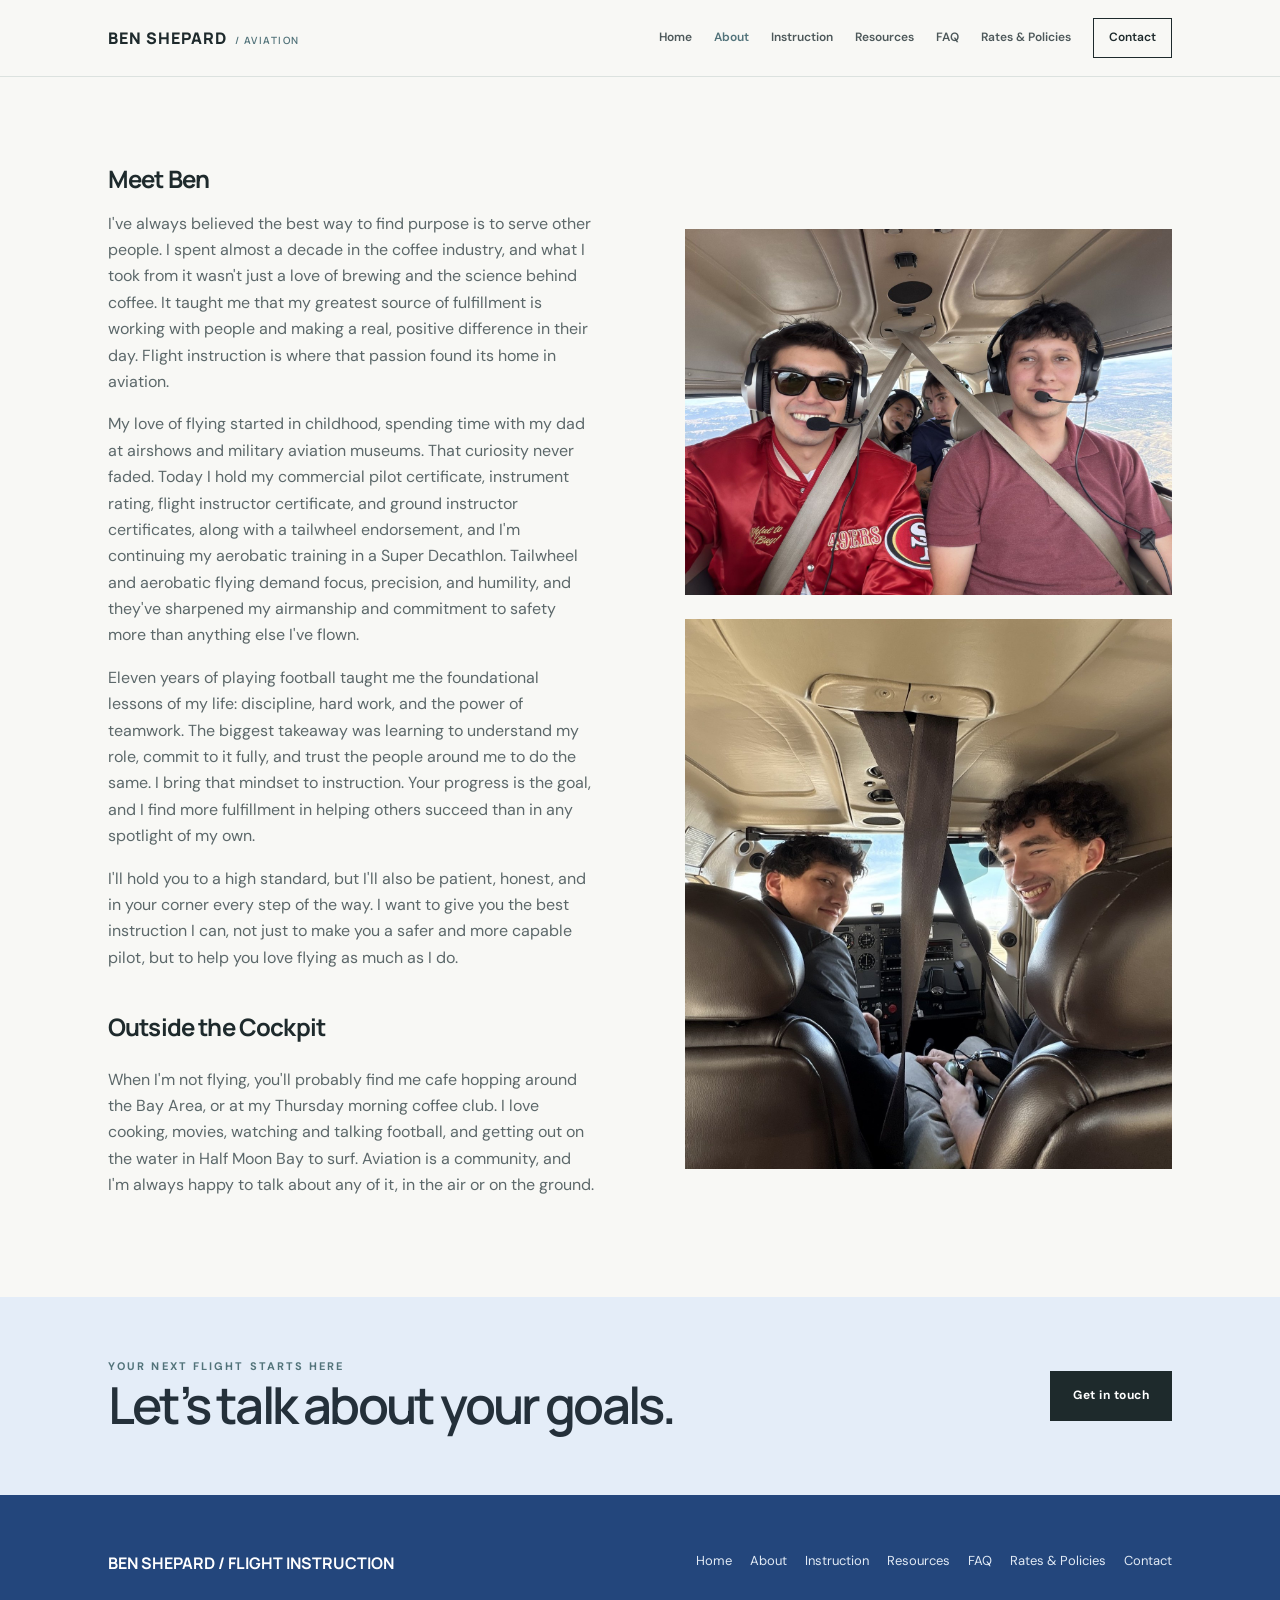
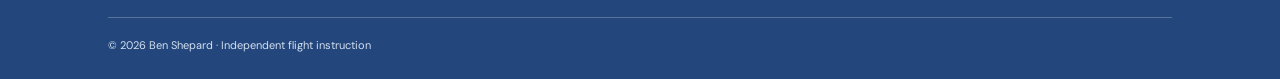
==== commit 3d24b62f: "Remove decorative arrow symbols from link and button labels" ====
--- a/about.html
+++ b/about.html
@@ -1 +1 @@
-<!doctype html><html lang="en"><head><meta charset="utf-8"><meta name="viewport" content="width=device-width,initial-scale=1"><meta name="theme-color" content="#f8f8f5"><meta name="description" content="Meet Ben Shepard and learn about his approach to flight training."><title>About | Ben Shepard Flight Instruction</title><link rel="icon" href="favicon.svg" type="image/svg+xml"><link rel="stylesheet" href="styles.css?v=20261125-oxford"></head><body><header class="site-header"><div class="container head-inner"><a class="brand" href="index.html" aria-label="Ben Shepard Home">BEN SHEPARD<span>/ AVIATION</span></a><button type="button" class="menu-toggle" aria-label="Toggle navigation" aria-expanded="false">Menu ☰</button><nav class="nav" aria-label="Main navigation"><a href="index.html" class=" ">Home</a><a href="about.html" class="active ">About</a><a href="instruction.html" class=" ">Instruction</a><a href="resources.html" class=" ">Resources</a><a href="faq.html" class=" ">FAQ</a><a href="rates.html" class=" ">Rates & Policies</a><a href="contact.html" class=" contact-pill">Contact</a></nav></div></header><main><section class="section"><div class="container"><h2 class="about-me-title">Meet Ben</h2><div class="split about-me-split"><div class="prose"><p>I've always believed the best way to find purpose is to serve other people. I spent almost a decade in the coffee industry, and what I took from it wasn't just a love of brewing and the science behind coffee. It taught me that my greatest source of fulfillment is working with people and making a real, positive difference in their day. Flight instruction is where that passion found its home in aviation.</p><p>My love of flying started in childhood, spending time with my dad at airshows and military aviation museums. That curiosity never faded. Today I hold my commercial pilot certificate, instrument rating, flight instructor certificate, and ground instructor certificates, along with a tailwheel endorsement, and I'm continuing my aerobatic training in a Super Decathlon. Tailwheel and aerobatic flying demand focus, precision, and humility, and they've sharpened my airmanship and commitment to safety more than anything else I've flown.</p><p>Eleven years of playing football taught me the foundational lessons of my life: discipline, hard work, and the power of teamwork. The biggest takeaway was learning to understand my role, commit to it fully, and trust the people around me to do the same. I bring that mindset to instruction. Your progress is the goal, and I find more fulfillment in helping others succeed than in any spotlight of my own.</p><p>I'll hold you to a high standard, but I'll also be patient, honest, and in your corner every step of the way. I want to give you the best instruction I can, not just to make you a safer and more capable pilot, but to help you love flying as much as I do.</p><h2>Outside the Cockpit</h2><p>When I'm not flying, you'll probably find me cafe hopping around the Bay Area, or at my Thursday morning coffee club. I love cooking, movies, watching and talking football, and getting out on the water in Half Moon Bay to surf. Aviation is a community, and I'm always happy to talk about any of it, in the air or on the ground.</p></div><div class="about-photo-and-background"><figure class="about-flight-photo"><img src="ben-about-friends.jpg" alt="Ben and friends wearing aviation headsets aboard a light airplane" width="1536" height="1152" loading="lazy" decoding="async" onerror="this.closest('figure').style.display='none'"></figure><figure class="about-flight-photo about-flight-photo-second"><img src="ben-about-cockpit-friends-updated.jpg" alt="Friends in the cockpit of a small airplane" width="1359" height="1536" loading="lazy" decoding="async"></figure></div></div></div></section><section class="cta"><div class="container cta-row"><div><div class="eyebrow">YOUR NEXT FLIGHT STARTS HERE</div><h2 class="section-title">Let’s talk about your goals.</h2></div><a class="btn" href="contact.html">Get in touch ↗</a></div></section></main><footer class="footer"><div class="container"><div class="foot-top"><div><strong>BEN SHEPARD / FLIGHT INSTRUCTION</strong></div><nav class="foot-nav" aria-label="Footer navigation"><a href="index.html">Home</a><a href="about.html">About</a><a href="instruction.html">Instruction</a><a href="resources.html">Resources</a><a href="faq.html">FAQ</a><a href="rates.html">Rates & Policies</a><a href="contact.html">Contact</a></nav></div><div class="foot-base">© 2026 Ben Shepard · Independent flight instruction</div></div></footer><script src="site.js" defer></script></body></html>+<!doctype html><html lang="en"><head><meta charset="utf-8"><meta name="viewport" content="width=device-width,initial-scale=1"><meta name="theme-color" content="#f8f8f5"><meta name="description" content="Meet Ben Shepard and learn about his approach to flight training."><title>About | Ben Shepard Flight Instruction</title><link rel="icon" href="favicon.svg" type="image/svg+xml"><link rel="stylesheet" href="styles.css?v=20261125-oxford"></head><body><header class="site-header"><div class="container head-inner"><a class="brand" href="index.html" aria-label="Ben Shepard Home">BEN SHEPARD<span>/ AVIATION</span></a><button type="button" class="menu-toggle" aria-label="Toggle navigation" aria-expanded="false">Menu ☰</button><nav class="nav" aria-label="Main navigation"><a href="index.html" class=" ">Home</a><a href="about.html" class="active ">About</a><a href="instruction.html" class=" ">Instruction</a><a href="resources.html" class=" ">Resources</a><a href="faq.html" class=" ">FAQ</a><a href="rates.html" class=" ">Rates & Policies</a><a href="contact.html" class=" contact-pill">Contact</a></nav></div></header><main><section class="section"><div class="container"><h2 class="about-me-title">Meet Ben</h2><div class="split about-me-split"><div class="prose"><p>I've always believed the best way to find purpose is to serve other people. I spent almost a decade in the coffee industry, and what I took from it wasn't just a love of brewing and the science behind coffee. It taught me that my greatest source of fulfillment is working with people and making a real, positive difference in their day. Flight instruction is where that passion found its home in aviation.</p><p>My love of flying started in childhood, spending time with my dad at airshows and military aviation museums. That curiosity never faded. Today I hold my commercial pilot certificate, instrument rating, flight instructor certificate, and ground instructor certificates, along with a tailwheel endorsement, and I'm continuing my aerobatic training in a Super Decathlon. Tailwheel and aerobatic flying demand focus, precision, and humility, and they've sharpened my airmanship and commitment to safety more than anything else I've flown.</p><p>Eleven years of playing football taught me the foundational lessons of my life: discipline, hard work, and the power of teamwork. The biggest takeaway was learning to understand my role, commit to it fully, and trust the people around me to do the same. I bring that mindset to instruction. Your progress is the goal, and I find more fulfillment in helping others succeed than in any spotlight of my own.</p><p>I'll hold you to a high standard, but I'll also be patient, honest, and in your corner every step of the way. I want to give you the best instruction I can, not just to make you a safer and more capable pilot, but to help you love flying as much as I do.</p><h2>Outside the Cockpit</h2><p>When I'm not flying, you'll probably find me cafe hopping around the Bay Area, or at my Thursday morning coffee club. I love cooking, movies, watching and talking football, and getting out on the water in Half Moon Bay to surf. Aviation is a community, and I'm always happy to talk about any of it, in the air or on the ground.</p></div><div class="about-photo-and-background"><figure class="about-flight-photo"><img src="ben-about-friends.jpg" alt="Ben and friends wearing aviation headsets aboard a light airplane" width="1536" height="1152" loading="lazy" decoding="async" onerror="this.closest('figure').style.display='none'"></figure><figure class="about-flight-photo about-flight-photo-second"><img src="ben-about-cockpit-friends-updated.jpg" alt="Friends in the cockpit of a small airplane" width="1359" height="1536" loading="lazy" decoding="async"></figure></div></div></div></section><section class="cta"><div class="container cta-row"><div><div class="eyebrow">YOUR NEXT FLIGHT STARTS HERE</div><h2 class="section-title">Let’s talk about your goals.</h2></div><a class="btn" href="contact.html">Get in touch</a></div></section></main><footer class="footer"><div class="container"><div class="foot-top"><div><strong>BEN SHEPARD / FLIGHT INSTRUCTION</strong></div><nav class="foot-nav" aria-label="Footer navigation"><a href="index.html">Home</a><a href="about.html">About</a><a href="instruction.html">Instruction</a><a href="resources.html">Resources</a><a href="faq.html">FAQ</a><a href="rates.html">Rates & Policies</a><a href="contact.html">Contact</a></nav></div><div class="foot-base">© 2026 Ben Shepard · Independent flight instruction</div></div></footer><script src="site.js" defer></script></body></html>
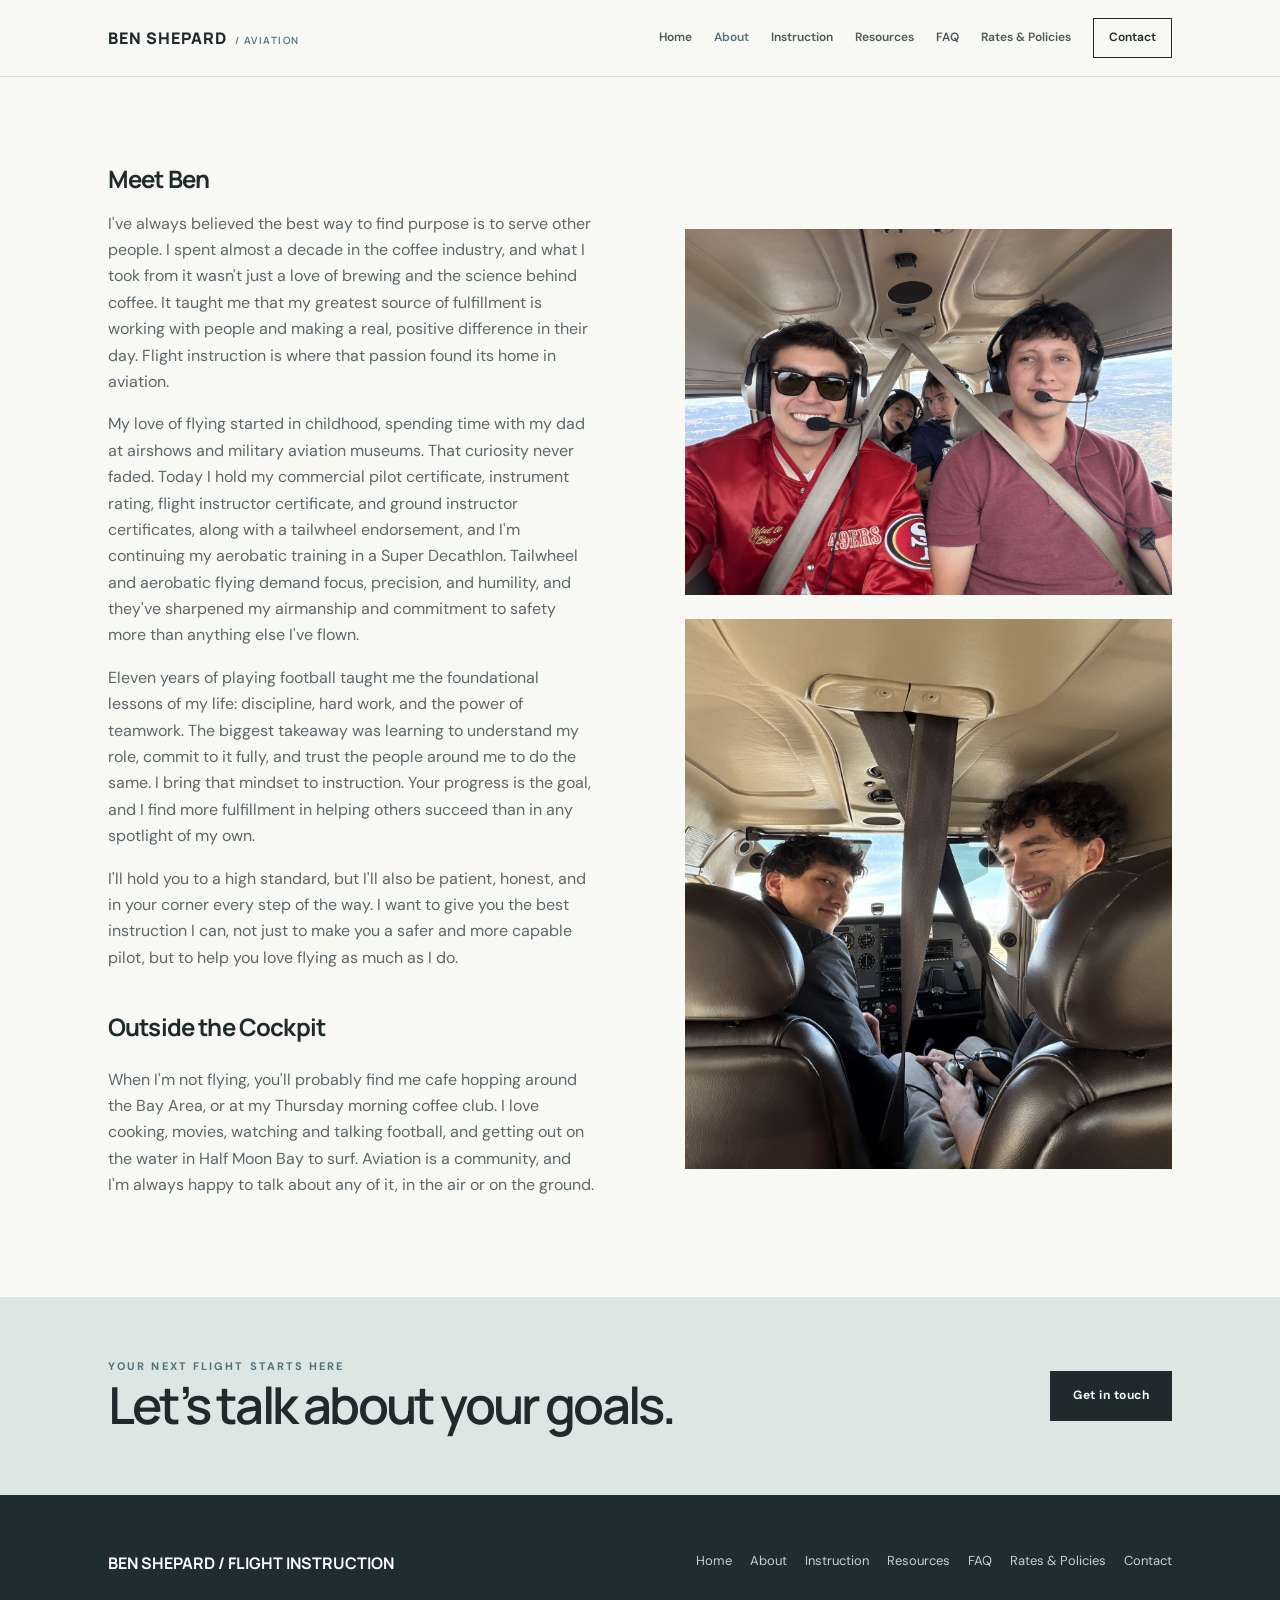
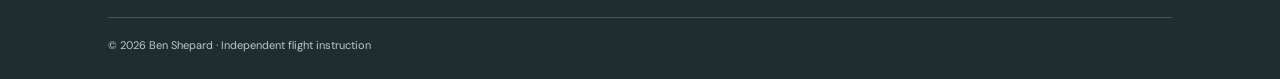
==== commit a38c58cc: "Refresh restored original light palette" ====
--- a/about.html
+++ b/about.html
@@ -1 +1 @@
-<!doctype html><html lang="en"><head><meta charset="utf-8"><meta name="viewport" content="width=device-width,initial-scale=1"><meta name="theme-color" content="#f8f8f5"><meta name="description" content="Meet Ben Shepard and learn about his approach to flight training."><title>About | Ben Shepard Flight Instruction</title><link rel="icon" href="favicon.svg" type="image/svg+xml"><link rel="stylesheet" href="styles.css?v=20261125-oxford"></head><body><header class="site-header"><div class="container head-inner"><a class="brand" href="index.html" aria-label="Ben Shepard Home">BEN SHEPARD<span>/ AVIATION</span></a><button type="button" class="menu-toggle" aria-label="Toggle navigation" aria-expanded="false">Menu ☰</button><nav class="nav" aria-label="Main navigation"><a href="index.html" class=" ">Home</a><a href="about.html" class="active ">About</a><a href="instruction.html" class=" ">Instruction</a><a href="resources.html" class=" ">Resources</a><a href="faq.html" class=" ">FAQ</a><a href="rates.html" class=" ">Rates & Policies</a><a href="contact.html" class=" contact-pill">Contact</a></nav></div></header><main><section class="section"><div class="container"><h2 class="about-me-title">Meet Ben</h2><div class="split about-me-split"><div class="prose"><p>I've always believed the best way to find purpose is to serve other people. I spent almost a decade in the coffee industry, and what I took from it wasn't just a love of brewing and the science behind coffee. It taught me that my greatest source of fulfillment is working with people and making a real, positive difference in their day. Flight instruction is where that passion found its home in aviation.</p><p>My love of flying started in childhood, spending time with my dad at airshows and military aviation museums. That curiosity never faded. Today I hold my commercial pilot certificate, instrument rating, flight instructor certificate, and ground instructor certificates, along with a tailwheel endorsement, and I'm continuing my aerobatic training in a Super Decathlon. Tailwheel and aerobatic flying demand focus, precision, and humility, and they've sharpened my airmanship and commitment to safety more than anything else I've flown.</p><p>Eleven years of playing football taught me the foundational lessons of my life: discipline, hard work, and the power of teamwork. The biggest takeaway was learning to understand my role, commit to it fully, and trust the people around me to do the same. I bring that mindset to instruction. Your progress is the goal, and I find more fulfillment in helping others succeed than in any spotlight of my own.</p><p>I'll hold you to a high standard, but I'll also be patient, honest, and in your corner every step of the way. I want to give you the best instruction I can, not just to make you a safer and more capable pilot, but to help you love flying as much as I do.</p><h2>Outside the Cockpit</h2><p>When I'm not flying, you'll probably find me cafe hopping around the Bay Area, or at my Thursday morning coffee club. I love cooking, movies, watching and talking football, and getting out on the water in Half Moon Bay to surf. Aviation is a community, and I'm always happy to talk about any of it, in the air or on the ground.</p></div><div class="about-photo-and-background"><figure class="about-flight-photo"><img src="ben-about-friends.jpg" alt="Ben and friends wearing aviation headsets aboard a light airplane" width="1536" height="1152" loading="lazy" decoding="async" onerror="this.closest('figure').style.display='none'"></figure><figure class="about-flight-photo about-flight-photo-second"><img src="ben-about-cockpit-friends-updated.jpg" alt="Friends in the cockpit of a small airplane" width="1359" height="1536" loading="lazy" decoding="async"></figure></div></div></div></section><section class="cta"><div class="container cta-row"><div><div class="eyebrow">YOUR NEXT FLIGHT STARTS HERE</div><h2 class="section-title">Let’s talk about your goals.</h2></div><a class="btn" href="contact.html">Get in touch</a></div></section></main><footer class="footer"><div class="container"><div class="foot-top"><div><strong>BEN SHEPARD / FLIGHT INSTRUCTION</strong></div><nav class="foot-nav" aria-label="Footer navigation"><a href="index.html">Home</a><a href="about.html">About</a><a href="instruction.html">Instruction</a><a href="resources.html">Resources</a><a href="faq.html">FAQ</a><a href="rates.html">Rates & Policies</a><a href="contact.html">Contact</a></nav></div><div class="foot-base">© 2026 Ben Shepard · Independent flight instruction</div></div></footer><script src="site.js" defer></script></body></html>+<!doctype html><html lang="en"><head><meta charset="utf-8"><meta name="viewport" content="width=device-width,initial-scale=1"><meta name="theme-color" content="#f8f8f5"><meta name="description" content="Meet Ben Shepard and learn about his approach to flight training."><title>About | Ben Shepard Flight Instruction</title><link rel="icon" href="favicon.svg" type="image/svg+xml"><link rel="stylesheet" href="styles.css?v=20261125-original-light"></head><body><header class="site-header"><div class="container head-inner"><a class="brand" href="index.html" aria-label="Ben Shepard Home">BEN SHEPARD<span>/ AVIATION</span></a><button type="button" class="menu-toggle" aria-label="Toggle navigation" aria-expanded="false">Menu ☰</button><nav class="nav" aria-label="Main navigation"><a href="index.html" class=" ">Home</a><a href="about.html" class="active ">About</a><a href="instruction.html" class=" ">Instruction</a><a href="resources.html" class=" ">Resources</a><a href="faq.html" class=" ">FAQ</a><a href="rates.html" class=" ">Rates & Policies</a><a href="contact.html" class=" contact-pill">Contact</a></nav></div></header><main><section class="section"><div class="container"><h2 class="about-me-title">Meet Ben</h2><div class="split about-me-split"><div class="prose"><p>I've always believed the best way to find purpose is to serve other people. I spent almost a decade in the coffee industry, and what I took from it wasn't just a love of brewing and the science behind coffee. It taught me that my greatest source of fulfillment is working with people and making a real, positive difference in their day. Flight instruction is where that passion found its home in aviation.</p><p>My love of flying started in childhood, spending time with my dad at airshows and military aviation museums. That curiosity never faded. Today I hold my commercial pilot certificate, instrument rating, flight instructor certificate, and ground instructor certificates, along with a tailwheel endorsement, and I'm continuing my aerobatic training in a Super Decathlon. Tailwheel and aerobatic flying demand focus, precision, and humility, and they've sharpened my airmanship and commitment to safety more than anything else I've flown.</p><p>Eleven years of playing football taught me the foundational lessons of my life: discipline, hard work, and the power of teamwork. The biggest takeaway was learning to understand my role, commit to it fully, and trust the people around me to do the same. I bring that mindset to instruction. Your progress is the goal, and I find more fulfillment in helping others succeed than in any spotlight of my own.</p><p>I'll hold you to a high standard, but I'll also be patient, honest, and in your corner every step of the way. I want to give you the best instruction I can, not just to make you a safer and more capable pilot, but to help you love flying as much as I do.</p><h2>Outside the Cockpit</h2><p>When I'm not flying, you'll probably find me cafe hopping around the Bay Area, or at my Thursday morning coffee club. I love cooking, movies, watching and talking football, and getting out on the water in Half Moon Bay to surf. Aviation is a community, and I'm always happy to talk about any of it, in the air or on the ground.</p></div><div class="about-photo-and-background"><figure class="about-flight-photo"><img src="ben-about-friends.jpg" alt="Ben and friends wearing aviation headsets aboard a light airplane" width="1536" height="1152" loading="lazy" decoding="async" onerror="this.closest('figure').style.display='none'"></figure><figure class="about-flight-photo about-flight-photo-second"><img src="ben-about-cockpit-friends-updated.jpg" alt="Friends in the cockpit of a small airplane" width="1359" height="1536" loading="lazy" decoding="async"></figure></div></div></div></section><section class="cta"><div class="container cta-row"><div><div class="eyebrow">YOUR NEXT FLIGHT STARTS HERE</div><h2 class="section-title">Let’s talk about your goals.</h2></div><a class="btn" href="contact.html">Get in touch</a></div></section></main><footer class="footer"><div class="container"><div class="foot-top"><div><strong>BEN SHEPARD / FLIGHT INSTRUCTION</strong></div><nav class="foot-nav" aria-label="Footer navigation"><a href="index.html">Home</a><a href="about.html">About</a><a href="instruction.html">Instruction</a><a href="resources.html">Resources</a><a href="faq.html">FAQ</a><a href="rates.html">Rates & Policies</a><a href="contact.html">Contact</a></nav></div><div class="foot-base">© 2026 Ben Shepard · Independent flight instruction</div></div></footer><script src="site.js" defer></script></body></html>
--- a/styles.css
+++ b/styles.css
@@ -78,24 +78,3 @@
 .private-pilot-resource p{margin:0 0 15px}
 .instruction-resource-link{display:inline-flex;align-items:center;justify-content:space-between;gap:24px;border:1px solid #9ba7a7;padding:10px 15px;font-size:12px;font-weight:700;letter-spacing:.02em;color:var(--ink);transition:background-color .15s,border-color .15s}
 .instruction-resource-link:hover{background:var(--sand);border-color:var(--accent)}
-
-
-/* Oxford Blue accents: emphasis on page sections and footers, not buttons or type. */
-:root{
-  --oxford:#23467c;
-  --oxford-light:#eaf0f8;
-  --oxford-line:#d4deeb;
-}
-/* Preserve the predominantly white editorial design; cool the alternating sections. */
-.section.alt{background:#eef3f9}
-.cta{background:#e4edf8}
-.cta .section-title{color:#24303a}
-/* The dark Oxford Blue footer is the principal new color statement site-wide. */
-.footer{background:var(--oxford);color:#fff}
-.footer strong{color:#fff}
-.footer p,.footer a{color:#e1eaf5}
-.footer a:hover{color:#fff}
-.foot-base{border-top-color:#56749b;color:#d4e1f1}
-/* A very subtle blue tint in supporting information blocks. */
-.notice,.lesson-note{background:#eef3fa;border-left-color:#5476a3;color:#3f526c}
-/* Intentionally leave .btn, .btn.outline, and primary text styling unchanged. */
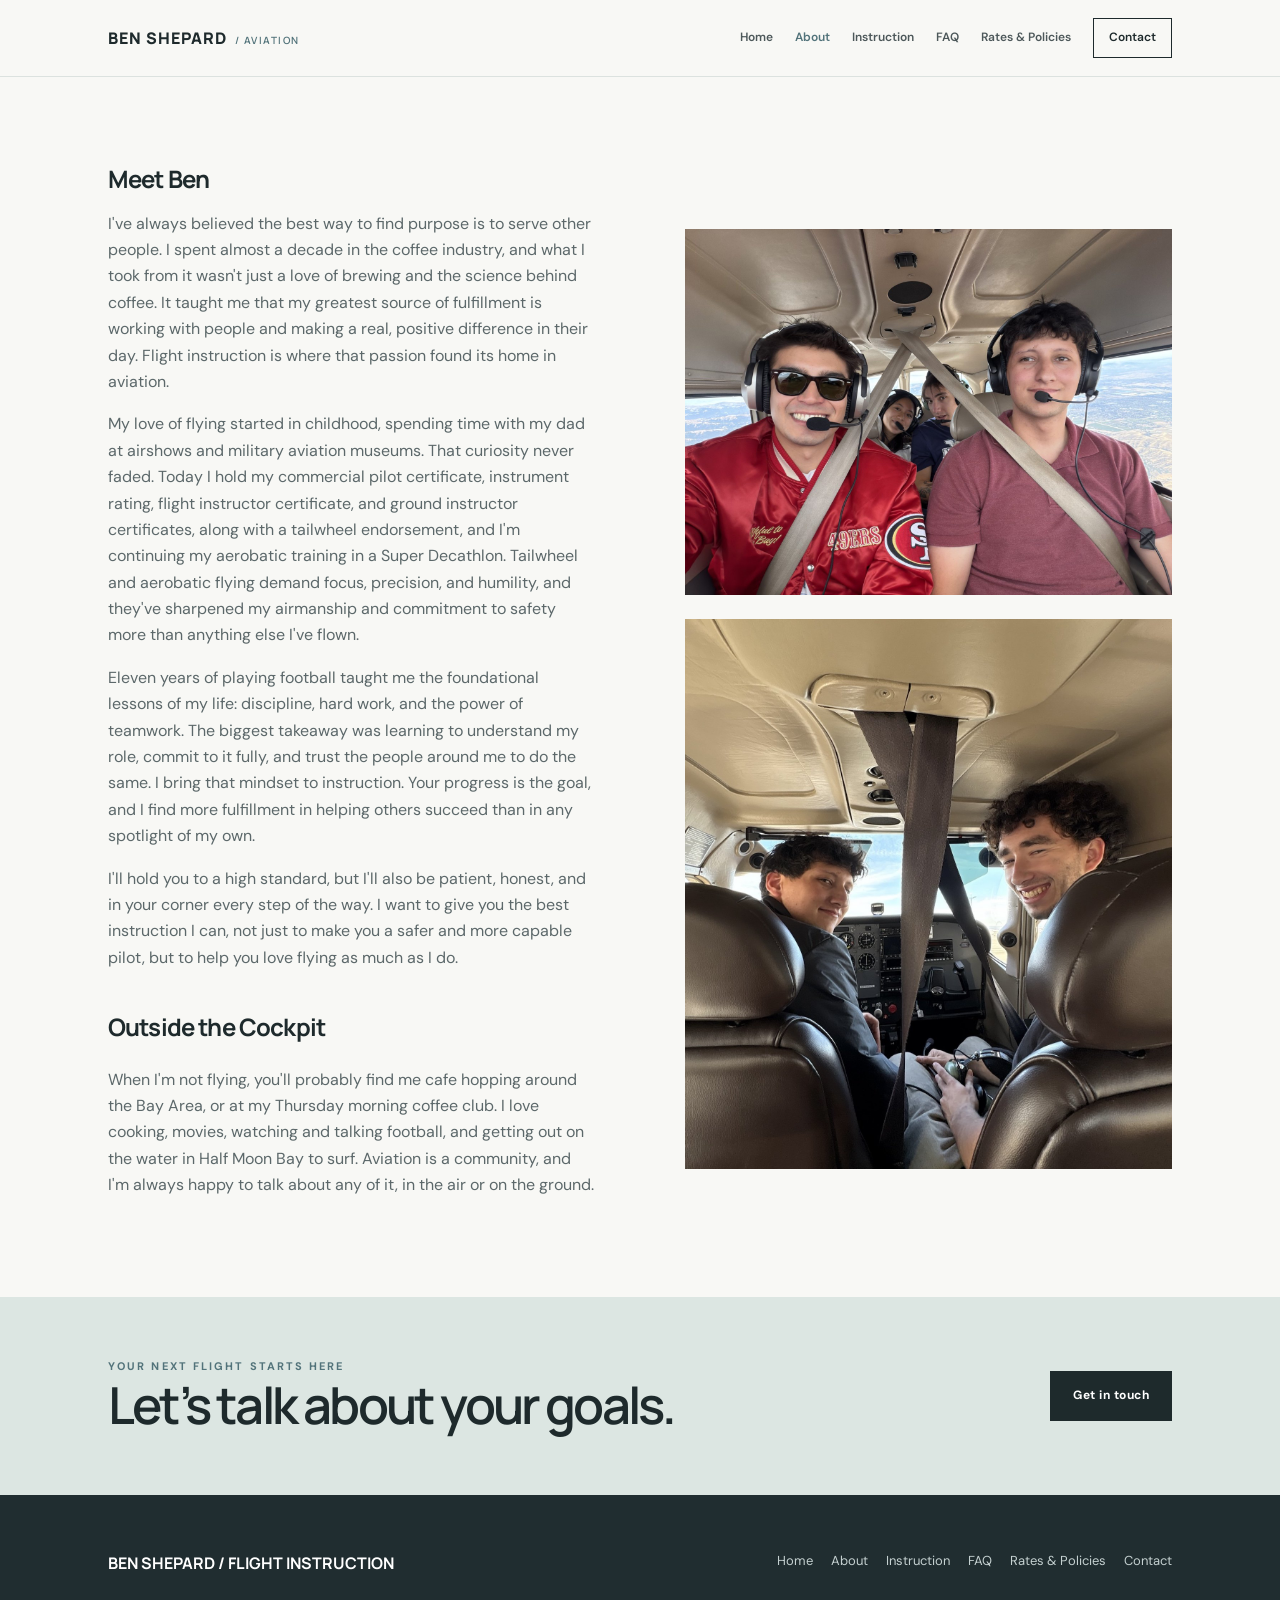
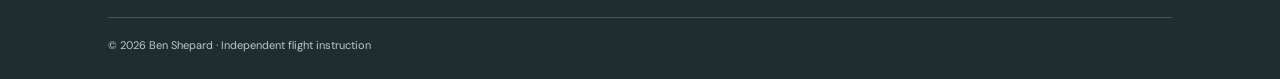
==== commit 380dd5d8: "Remove Resources navigation and homepage Student Resources section" ====
--- a/about.html
+++ b/about.html
@@ -1 +1 @@
-<!doctype html><html lang="en"><head><meta charset="utf-8"><meta name="viewport" content="width=device-width,initial-scale=1"><meta name="theme-color" content="#f8f8f5"><meta name="description" content="Meet Ben Shepard and learn about his approach to flight training."><title>About | Ben Shepard Flight Instruction</title><link rel="icon" href="favicon.svg" type="image/svg+xml"><link rel="stylesheet" href="styles.css?v=20261125-original-light"></head><body><header class="site-header"><div class="container head-inner"><a class="brand" href="index.html" aria-label="Ben Shepard Home">BEN SHEPARD<span>/ AVIATION</span></a><button type="button" class="menu-toggle" aria-label="Toggle navigation" aria-expanded="false">Menu ☰</button><nav class="nav" aria-label="Main navigation"><a href="index.html" class=" ">Home</a><a href="about.html" class="active ">About</a><a href="instruction.html" class=" ">Instruction</a><a href="resources.html" class=" ">Resources</a><a href="faq.html" class=" ">FAQ</a><a href="rates.html" class=" ">Rates & Policies</a><a href="contact.html" class=" contact-pill">Contact</a></nav></div></header><main><section class="section"><div class="container"><h2 class="about-me-title">Meet Ben</h2><div class="split about-me-split"><div class="prose"><p>I've always believed the best way to find purpose is to serve other people. I spent almost a decade in the coffee industry, and what I took from it wasn't just a love of brewing and the science behind coffee. It taught me that my greatest source of fulfillment is working with people and making a real, positive difference in their day. Flight instruction is where that passion found its home in aviation.</p><p>My love of flying started in childhood, spending time with my dad at airshows and military aviation museums. That curiosity never faded. Today I hold my commercial pilot certificate, instrument rating, flight instructor certificate, and ground instructor certificates, along with a tailwheel endorsement, and I'm continuing my aerobatic training in a Super Decathlon. Tailwheel and aerobatic flying demand focus, precision, and humility, and they've sharpened my airmanship and commitment to safety more than anything else I've flown.</p><p>Eleven years of playing football taught me the foundational lessons of my life: discipline, hard work, and the power of teamwork. The biggest takeaway was learning to understand my role, commit to it fully, and trust the people around me to do the same. I bring that mindset to instruction. Your progress is the goal, and I find more fulfillment in helping others succeed than in any spotlight of my own.</p><p>I'll hold you to a high standard, but I'll also be patient, honest, and in your corner every step of the way. I want to give you the best instruction I can, not just to make you a safer and more capable pilot, but to help you love flying as much as I do.</p><h2>Outside the Cockpit</h2><p>When I'm not flying, you'll probably find me cafe hopping around the Bay Area, or at my Thursday morning coffee club. I love cooking, movies, watching and talking football, and getting out on the water in Half Moon Bay to surf. Aviation is a community, and I'm always happy to talk about any of it, in the air or on the ground.</p></div><div class="about-photo-and-background"><figure class="about-flight-photo"><img src="ben-about-friends.jpg" alt="Ben and friends wearing aviation headsets aboard a light airplane" width="1536" height="1152" loading="lazy" decoding="async" onerror="this.closest('figure').style.display='none'"></figure><figure class="about-flight-photo about-flight-photo-second"><img src="ben-about-cockpit-friends-updated.jpg" alt="Friends in the cockpit of a small airplane" width="1359" height="1536" loading="lazy" decoding="async"></figure></div></div></div></section><section class="cta"><div class="container cta-row"><div><div class="eyebrow">YOUR NEXT FLIGHT STARTS HERE</div><h2 class="section-title">Let’s talk about your goals.</h2></div><a class="btn" href="contact.html">Get in touch</a></div></section></main><footer class="footer"><div class="container"><div class="foot-top"><div><strong>BEN SHEPARD / FLIGHT INSTRUCTION</strong></div><nav class="foot-nav" aria-label="Footer navigation"><a href="index.html">Home</a><a href="about.html">About</a><a href="instruction.html">Instruction</a><a href="resources.html">Resources</a><a href="faq.html">FAQ</a><a href="rates.html">Rates & Policies</a><a href="contact.html">Contact</a></nav></div><div class="foot-base">© 2026 Ben Shepard · Independent flight instruction</div></div></footer><script src="site.js" defer></script></body></html>+<!doctype html><html lang="en"><head><meta charset="utf-8"><meta name="viewport" content="width=device-width,initial-scale=1"><meta name="theme-color" content="#f8f8f5"><meta name="description" content="Meet Ben Shepard and learn about his approach to flight training."><title>About | Ben Shepard Flight Instruction</title><link rel="icon" href="favicon.svg" type="image/svg+xml"><link rel="stylesheet" href="styles.css?v=20261125-original-light"></head><body><header class="site-header"><div class="container head-inner"><a class="brand" href="index.html" aria-label="Ben Shepard Home">BEN SHEPARD<span>/ AVIATION</span></a><button type="button" class="menu-toggle" aria-label="Toggle navigation" aria-expanded="false">Menu ☰</button><nav class="nav" aria-label="Main navigation"><a href="index.html" class=" ">Home</a><a href="about.html" class="active ">About</a><a href="instruction.html" class=" ">Instruction</a><a href="faq.html" class=" ">FAQ</a><a href="rates.html" class=" ">Rates & Policies</a><a href="contact.html" class=" contact-pill">Contact</a></nav></div></header><main><section class="section"><div class="container"><h2 class="about-me-title">Meet Ben</h2><div class="split about-me-split"><div class="prose"><p>I've always believed the best way to find purpose is to serve other people. I spent almost a decade in the coffee industry, and what I took from it wasn't just a love of brewing and the science behind coffee. It taught me that my greatest source of fulfillment is working with people and making a real, positive difference in their day. Flight instruction is where that passion found its home in aviation.</p><p>My love of flying started in childhood, spending time with my dad at airshows and military aviation museums. That curiosity never faded. Today I hold my commercial pilot certificate, instrument rating, flight instructor certificate, and ground instructor certificates, along with a tailwheel endorsement, and I'm continuing my aerobatic training in a Super Decathlon. Tailwheel and aerobatic flying demand focus, precision, and humility, and they've sharpened my airmanship and commitment to safety more than anything else I've flown.</p><p>Eleven years of playing football taught me the foundational lessons of my life: discipline, hard work, and the power of teamwork. The biggest takeaway was learning to understand my role, commit to it fully, and trust the people around me to do the same. I bring that mindset to instruction. Your progress is the goal, and I find more fulfillment in helping others succeed than in any spotlight of my own.</p><p>I'll hold you to a high standard, but I'll also be patient, honest, and in your corner every step of the way. I want to give you the best instruction I can, not just to make you a safer and more capable pilot, but to help you love flying as much as I do.</p><h2>Outside the Cockpit</h2><p>When I'm not flying, you'll probably find me cafe hopping around the Bay Area, or at my Thursday morning coffee club. I love cooking, movies, watching and talking football, and getting out on the water in Half Moon Bay to surf. Aviation is a community, and I'm always happy to talk about any of it, in the air or on the ground.</p></div><div class="about-photo-and-background"><figure class="about-flight-photo"><img src="ben-about-friends.jpg" alt="Ben and friends wearing aviation headsets aboard a light airplane" width="1536" height="1152" loading="lazy" decoding="async" onerror="this.closest('figure').style.display='none'"></figure><figure class="about-flight-photo about-flight-photo-second"><img src="ben-about-cockpit-friends-updated.jpg" alt="Friends in the cockpit of a small airplane" width="1359" height="1536" loading="lazy" decoding="async"></figure></div></div></div></section><section class="cta"><div class="container cta-row"><div><div class="eyebrow">YOUR NEXT FLIGHT STARTS HERE</div><h2 class="section-title">Let’s talk about your goals.</h2></div><a class="btn" href="contact.html">Get in touch</a></div></section></main><footer class="footer"><div class="container"><div class="foot-top"><div><strong>BEN SHEPARD / FLIGHT INSTRUCTION</strong></div><nav class="foot-nav" aria-label="Footer navigation"><a href="index.html">Home</a><a href="about.html">About</a><a href="instruction.html">Instruction</a><a href="faq.html">FAQ</a><a href="rates.html">Rates & Policies</a><a href="contact.html">Contact</a></nav></div><div class="foot-base">© 2026 Ben Shepard · Independent flight instruction</div></div></footer><script src="site.js" defer></script></body></html>
--- a/styles.css
+++ b/styles.css
@@ -78,3 +78,9 @@
 .private-pilot-resource p{margin:0 0 15px}
 .instruction-resource-link{display:inline-flex;align-items:center;justify-content:space-between;gap:24px;border:1px solid #9ba7a7;padding:10px 15px;font-size:12px;font-weight:700;letter-spacing:.02em;color:var(--ink);transition:background-color .15s,border-color .15s}
 .instruction-resource-link:hover{background:var(--sand);border-color:var(--accent)}
+
+/* Flight instruction mountain photograph header */
+.instruction-header-photo{position:relative;width:100%;aspect-ratio:2.45/1;max-height:520px;min-height:280px;overflow:hidden;background:#d4e4ee url("cockpit-golden-gate.jpg") center/cover no-repeat}
+.instruction-header-photo img{display:block;width:100%;height:100%;position:absolute;inset:0;object-fit:cover;object-position:center 55%}
+.instruction-intro{padding-top:62px;padding-bottom:32px}
+@media(max-width:720px){.instruction-header-photo{aspect-ratio:4/3;min-height:0;max-height:none}.instruction-header-photo img{object-position:center 57%}.instruction-intro{padding-top:45px;padding-bottom:18px}}
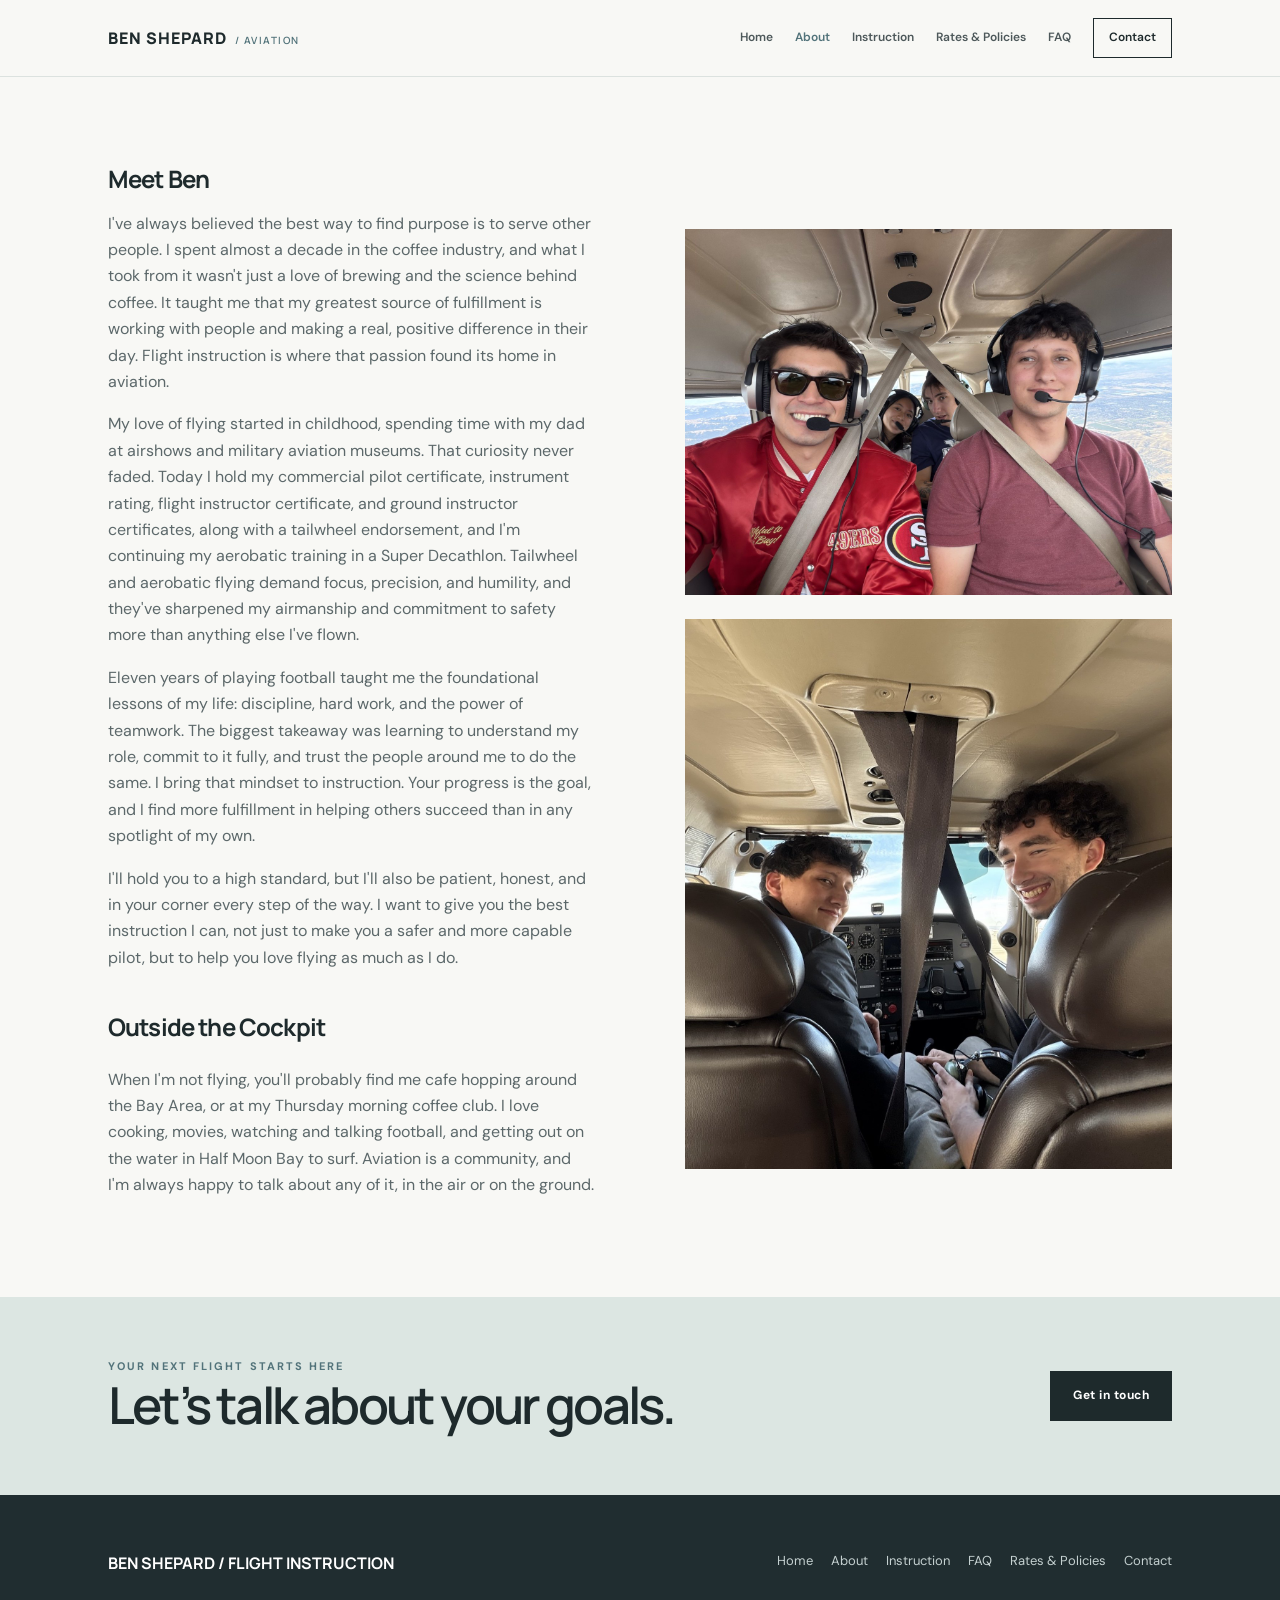
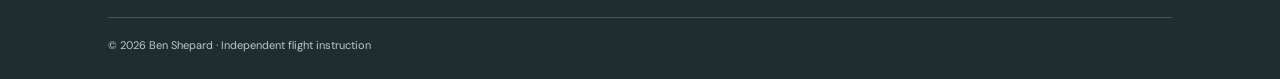
==== commit 147924d9: "Place FAQ after Rates & Policies in top navigation" ====
--- a/about.html
+++ b/about.html
@@ -1 +1 @@
-<!doctype html><html lang="en"><head><meta charset="utf-8"><meta name="viewport" content="width=device-width,initial-scale=1"><meta name="theme-color" content="#f8f8f5"><meta name="description" content="Meet Ben Shepard and learn about his approach to flight training."><title>About | Ben Shepard Flight Instruction</title><link rel="icon" href="favicon.svg" type="image/svg+xml"><link rel="stylesheet" href="styles.css?v=20261125-original-light"></head><body><header class="site-header"><div class="container head-inner"><a class="brand" href="index.html" aria-label="Ben Shepard Home">BEN SHEPARD<span>/ AVIATION</span></a><button type="button" class="menu-toggle" aria-label="Toggle navigation" aria-expanded="false">Menu ☰</button><nav class="nav" aria-label="Main navigation"><a href="index.html" class=" ">Home</a><a href="about.html" class="active ">About</a><a href="instruction.html" class=" ">Instruction</a><a href="faq.html" class=" ">FAQ</a><a href="rates.html" class=" ">Rates & Policies</a><a href="contact.html" class=" contact-pill">Contact</a></nav></div></header><main><section class="section"><div class="container"><h2 class="about-me-title">Meet Ben</h2><div class="split about-me-split"><div class="prose"><p>I've always believed the best way to find purpose is to serve other people. I spent almost a decade in the coffee industry, and what I took from it wasn't just a love of brewing and the science behind coffee. It taught me that my greatest source of fulfillment is working with people and making a real, positive difference in their day. Flight instruction is where that passion found its home in aviation.</p><p>My love of flying started in childhood, spending time with my dad at airshows and military aviation museums. That curiosity never faded. Today I hold my commercial pilot certificate, instrument rating, flight instructor certificate, and ground instructor certificates, along with a tailwheel endorsement, and I'm continuing my aerobatic training in a Super Decathlon. Tailwheel and aerobatic flying demand focus, precision, and humility, and they've sharpened my airmanship and commitment to safety more than anything else I've flown.</p><p>Eleven years of playing football taught me the foundational lessons of my life: discipline, hard work, and the power of teamwork. The biggest takeaway was learning to understand my role, commit to it fully, and trust the people around me to do the same. I bring that mindset to instruction. Your progress is the goal, and I find more fulfillment in helping others succeed than in any spotlight of my own.</p><p>I'll hold you to a high standard, but I'll also be patient, honest, and in your corner every step of the way. I want to give you the best instruction I can, not just to make you a safer and more capable pilot, but to help you love flying as much as I do.</p><h2>Outside the Cockpit</h2><p>When I'm not flying, you'll probably find me cafe hopping around the Bay Area, or at my Thursday morning coffee club. I love cooking, movies, watching and talking football, and getting out on the water in Half Moon Bay to surf. Aviation is a community, and I'm always happy to talk about any of it, in the air or on the ground.</p></div><div class="about-photo-and-background"><figure class="about-flight-photo"><img src="ben-about-friends.jpg" alt="Ben and friends wearing aviation headsets aboard a light airplane" width="1536" height="1152" loading="lazy" decoding="async" onerror="this.closest('figure').style.display='none'"></figure><figure class="about-flight-photo about-flight-photo-second"><img src="ben-about-cockpit-friends-updated.jpg" alt="Friends in the cockpit of a small airplane" width="1359" height="1536" loading="lazy" decoding="async"></figure></div></div></div></section><section class="cta"><div class="container cta-row"><div><div class="eyebrow">YOUR NEXT FLIGHT STARTS HERE</div><h2 class="section-title">Let’s talk about your goals.</h2></div><a class="btn" href="contact.html">Get in touch</a></div></section></main><footer class="footer"><div class="container"><div class="foot-top"><div><strong>BEN SHEPARD / FLIGHT INSTRUCTION</strong></div><nav class="foot-nav" aria-label="Footer navigation"><a href="index.html">Home</a><a href="about.html">About</a><a href="instruction.html">Instruction</a><a href="faq.html">FAQ</a><a href="rates.html">Rates & Policies</a><a href="contact.html">Contact</a></nav></div><div class="foot-base">© 2026 Ben Shepard · Independent flight instruction</div></div></footer><script src="site.js" defer></script></body></html>+<!doctype html><html lang="en"><head><meta charset="utf-8"><meta name="viewport" content="width=device-width,initial-scale=1"><meta name="theme-color" content="#f8f8f5"><meta name="description" content="Meet Ben Shepard and learn about his approach to flight training."><title>About | Ben Shepard Flight Instruction</title><link rel="icon" href="favicon.svg" type="image/svg+xml"><link rel="stylesheet" href="styles.css?v=20261125-original-light"></head><body><header class="site-header"><div class="container head-inner"><a class="brand" href="index.html" aria-label="Ben Shepard Home">BEN SHEPARD<span>/ AVIATION</span></a><button type="button" class="menu-toggle" aria-label="Toggle navigation" aria-expanded="false">Menu ☰</button><nav class="nav" aria-label="Main navigation"><a href="index.html" class=" ">Home</a><a href="about.html" class="active ">About</a><a href="instruction.html" class=" ">Instruction</a><a href="rates.html" class=" ">Rates & Policies</a><a href="faq.html" class=" ">FAQ</a><a href="contact.html" class=" contact-pill">Contact</a></nav></div></header><main><section class="section"><div class="container"><h2 class="about-me-title">Meet Ben</h2><div class="split about-me-split"><div class="prose"><p>I've always believed the best way to find purpose is to serve other people. I spent almost a decade in the coffee industry, and what I took from it wasn't just a love of brewing and the science behind coffee. It taught me that my greatest source of fulfillment is working with people and making a real, positive difference in their day. Flight instruction is where that passion found its home in aviation.</p><p>My love of flying started in childhood, spending time with my dad at airshows and military aviation museums. That curiosity never faded. Today I hold my commercial pilot certificate, instrument rating, flight instructor certificate, and ground instructor certificates, along with a tailwheel endorsement, and I'm continuing my aerobatic training in a Super Decathlon. Tailwheel and aerobatic flying demand focus, precision, and humility, and they've sharpened my airmanship and commitment to safety more than anything else I've flown.</p><p>Eleven years of playing football taught me the foundational lessons of my life: discipline, hard work, and the power of teamwork. The biggest takeaway was learning to understand my role, commit to it fully, and trust the people around me to do the same. I bring that mindset to instruction. Your progress is the goal, and I find more fulfillment in helping others succeed than in any spotlight of my own.</p><p>I'll hold you to a high standard, but I'll also be patient, honest, and in your corner every step of the way. I want to give you the best instruction I can, not just to make you a safer and more capable pilot, but to help you love flying as much as I do.</p><h2>Outside the Cockpit</h2><p>When I'm not flying, you'll probably find me cafe hopping around the Bay Area, or at my Thursday morning coffee club. I love cooking, movies, watching and talking football, and getting out on the water in Half Moon Bay to surf. Aviation is a community, and I'm always happy to talk about any of it, in the air or on the ground.</p></div><div class="about-photo-and-background"><figure class="about-flight-photo"><img src="ben-about-friends.jpg" alt="Ben and friends wearing aviation headsets aboard a light airplane" width="1536" height="1152" loading="lazy" decoding="async" onerror="this.closest('figure').style.display='none'"></figure><figure class="about-flight-photo about-flight-photo-second"><img src="ben-about-cockpit-friends-updated.jpg" alt="Friends in the cockpit of a small airplane" width="1359" height="1536" loading="lazy" decoding="async"></figure></div></div></div></section><section class="cta"><div class="container cta-row"><div><div class="eyebrow">YOUR NEXT FLIGHT STARTS HERE</div><h2 class="section-title">Let’s talk about your goals.</h2></div><a class="btn" href="contact.html">Get in touch</a></div></section></main><footer class="footer"><div class="container"><div class="foot-top"><div><strong>BEN SHEPARD / FLIGHT INSTRUCTION</strong></div><nav class="foot-nav" aria-label="Footer navigation"><a href="index.html">Home</a><a href="about.html">About</a><a href="instruction.html">Instruction</a><a href="faq.html">FAQ</a><a href="rates.html">Rates & Policies</a><a href="contact.html">Contact</a></nav></div><div class="foot-base">© 2026 Ben Shepard · Independent flight instruction</div></div></footer><script src="site.js" defer></script></body></html>
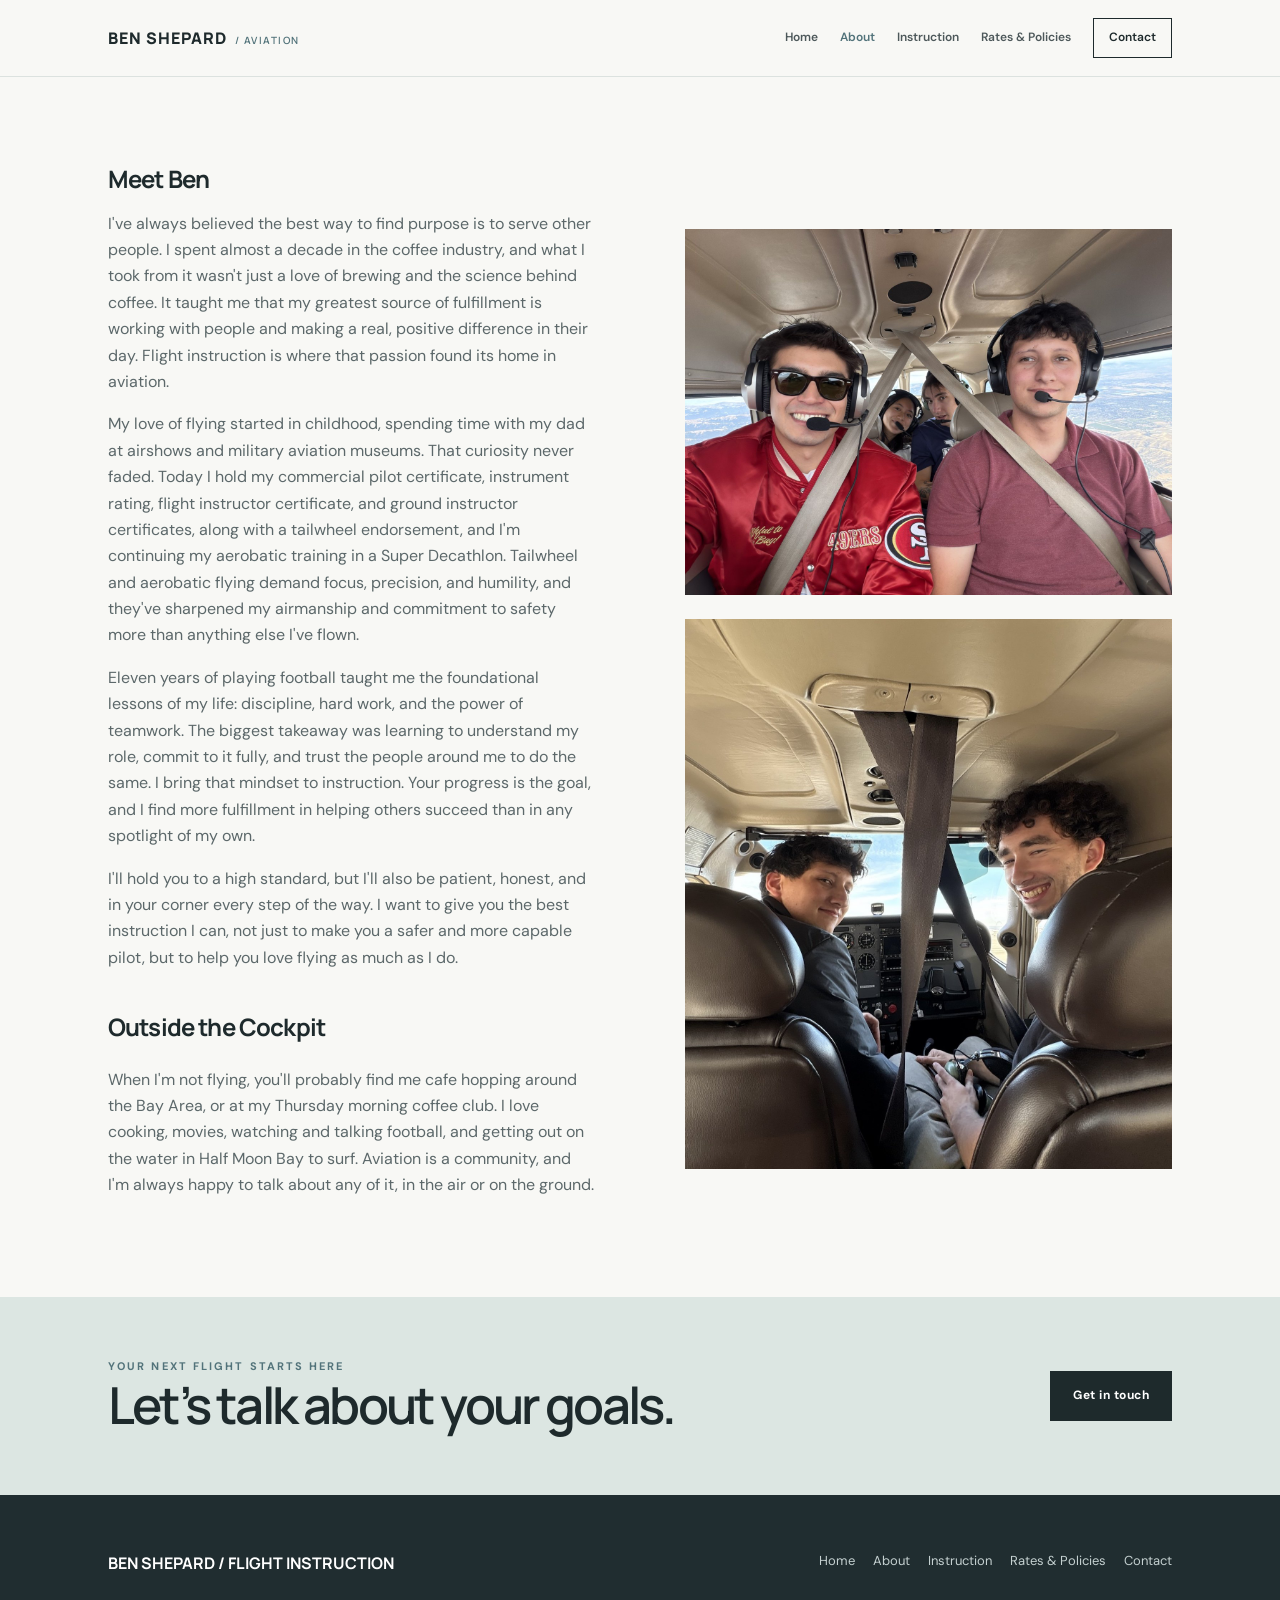
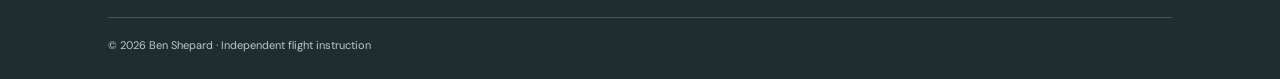
==== commit 1ae7390c: "Remove FAQ page links from website navigation" ====
--- a/about.html
+++ b/about.html
@@ -1 +1 @@
-<!doctype html><html lang="en"><head><meta charset="utf-8"><meta name="viewport" content="width=device-width,initial-scale=1"><meta name="theme-color" content="#f8f8f5"><meta name="description" content="Meet Ben Shepard and learn about his approach to flight training."><title>About | Ben Shepard Flight Instruction</title><link rel="icon" href="favicon.svg" type="image/svg+xml"><link rel="stylesheet" href="styles.css?v=20261125-original-light"></head><body><header class="site-header"><div class="container head-inner"><a class="brand" href="index.html" aria-label="Ben Shepard Home">BEN SHEPARD<span>/ AVIATION</span></a><button type="button" class="menu-toggle" aria-label="Toggle navigation" aria-expanded="false">Menu ☰</button><nav class="nav" aria-label="Main navigation"><a href="index.html" class=" ">Home</a><a href="about.html" class="active ">About</a><a href="instruction.html" class=" ">Instruction</a><a href="rates.html" class=" ">Rates & Policies</a><a href="faq.html" class=" ">FAQ</a><a href="contact.html" class=" contact-pill">Contact</a></nav></div></header><main><section class="section"><div class="container"><h2 class="about-me-title">Meet Ben</h2><div class="split about-me-split"><div class="prose"><p>I've always believed the best way to find purpose is to serve other people. I spent almost a decade in the coffee industry, and what I took from it wasn't just a love of brewing and the science behind coffee. It taught me that my greatest source of fulfillment is working with people and making a real, positive difference in their day. Flight instruction is where that passion found its home in aviation.</p><p>My love of flying started in childhood, spending time with my dad at airshows and military aviation museums. That curiosity never faded. Today I hold my commercial pilot certificate, instrument rating, flight instructor certificate, and ground instructor certificates, along with a tailwheel endorsement, and I'm continuing my aerobatic training in a Super Decathlon. Tailwheel and aerobatic flying demand focus, precision, and humility, and they've sharpened my airmanship and commitment to safety more than anything else I've flown.</p><p>Eleven years of playing football taught me the foundational lessons of my life: discipline, hard work, and the power of teamwork. The biggest takeaway was learning to understand my role, commit to it fully, and trust the people around me to do the same. I bring that mindset to instruction. Your progress is the goal, and I find more fulfillment in helping others succeed than in any spotlight of my own.</p><p>I'll hold you to a high standard, but I'll also be patient, honest, and in your corner every step of the way. I want to give you the best instruction I can, not just to make you a safer and more capable pilot, but to help you love flying as much as I do.</p><h2>Outside the Cockpit</h2><p>When I'm not flying, you'll probably find me cafe hopping around the Bay Area, or at my Thursday morning coffee club. I love cooking, movies, watching and talking football, and getting out on the water in Half Moon Bay to surf. Aviation is a community, and I'm always happy to talk about any of it, in the air or on the ground.</p></div><div class="about-photo-and-background"><figure class="about-flight-photo"><img src="ben-about-friends.jpg" alt="Ben and friends wearing aviation headsets aboard a light airplane" width="1536" height="1152" loading="lazy" decoding="async" onerror="this.closest('figure').style.display='none'"></figure><figure class="about-flight-photo about-flight-photo-second"><img src="ben-about-cockpit-friends-updated.jpg" alt="Friends in the cockpit of a small airplane" width="1359" height="1536" loading="lazy" decoding="async"></figure></div></div></div></section><section class="cta"><div class="container cta-row"><div><div class="eyebrow">YOUR NEXT FLIGHT STARTS HERE</div><h2 class="section-title">Let’s talk about your goals.</h2></div><a class="btn" href="contact.html">Get in touch</a></div></section></main><footer class="footer"><div class="container"><div class="foot-top"><div><strong>BEN SHEPARD / FLIGHT INSTRUCTION</strong></div><nav class="foot-nav" aria-label="Footer navigation"><a href="index.html">Home</a><a href="about.html">About</a><a href="instruction.html">Instruction</a><a href="faq.html">FAQ</a><a href="rates.html">Rates & Policies</a><a href="contact.html">Contact</a></nav></div><div class="foot-base">© 2026 Ben Shepard · Independent flight instruction</div></div></footer><script src="site.js" defer></script></body></html>+<!doctype html><html lang="en"><head><meta charset="utf-8"><meta name="viewport" content="width=device-width,initial-scale=1"><meta name="theme-color" content="#f8f8f5"><meta name="description" content="Meet Ben Shepard and learn about his approach to flight training."><title>About | Ben Shepard Flight Instruction</title><link rel="icon" href="favicon.svg" type="image/svg+xml"><link rel="stylesheet" href="styles.css?v=20261125-original-light"></head><body><header class="site-header"><div class="container head-inner"><a class="brand" href="index.html" aria-label="Ben Shepard Home">BEN SHEPARD<span>/ AVIATION</span></a><button type="button" class="menu-toggle" aria-label="Toggle navigation" aria-expanded="false">Menu ☰</button><nav class="nav" aria-label="Main navigation"><a href="index.html" class=" ">Home</a><a href="about.html" class="active ">About</a><a href="instruction.html" class=" ">Instruction</a><a href="rates.html" class=" ">Rates & Policies</a><a href="contact.html" class=" contact-pill">Contact</a></nav></div></header><main><section class="section"><div class="container"><h2 class="about-me-title">Meet Ben</h2><div class="split about-me-split"><div class="prose"><p>I've always believed the best way to find purpose is to serve other people. I spent almost a decade in the coffee industry, and what I took from it wasn't just a love of brewing and the science behind coffee. It taught me that my greatest source of fulfillment is working with people and making a real, positive difference in their day. Flight instruction is where that passion found its home in aviation.</p><p>My love of flying started in childhood, spending time with my dad at airshows and military aviation museums. That curiosity never faded. Today I hold my commercial pilot certificate, instrument rating, flight instructor certificate, and ground instructor certificates, along with a tailwheel endorsement, and I'm continuing my aerobatic training in a Super Decathlon. Tailwheel and aerobatic flying demand focus, precision, and humility, and they've sharpened my airmanship and commitment to safety more than anything else I've flown.</p><p>Eleven years of playing football taught me the foundational lessons of my life: discipline, hard work, and the power of teamwork. The biggest takeaway was learning to understand my role, commit to it fully, and trust the people around me to do the same. I bring that mindset to instruction. Your progress is the goal, and I find more fulfillment in helping others succeed than in any spotlight of my own.</p><p>I'll hold you to a high standard, but I'll also be patient, honest, and in your corner every step of the way. I want to give you the best instruction I can, not just to make you a safer and more capable pilot, but to help you love flying as much as I do.</p><h2>Outside the Cockpit</h2><p>When I'm not flying, you'll probably find me cafe hopping around the Bay Area, or at my Thursday morning coffee club. I love cooking, movies, watching and talking football, and getting out on the water in Half Moon Bay to surf. Aviation is a community, and I'm always happy to talk about any of it, in the air or on the ground.</p></div><div class="about-photo-and-background"><figure class="about-flight-photo"><img src="ben-about-friends.jpg" alt="Ben and friends wearing aviation headsets aboard a light airplane" width="1536" height="1152" loading="lazy" decoding="async" onerror="this.closest('figure').style.display='none'"></figure><figure class="about-flight-photo about-flight-photo-second"><img src="ben-about-cockpit-friends-updated.jpg" alt="Friends in the cockpit of a small airplane" width="1359" height="1536" loading="lazy" decoding="async"></figure></div></div></div></section><section class="cta"><div class="container cta-row"><div><div class="eyebrow">YOUR NEXT FLIGHT STARTS HERE</div><h2 class="section-title">Let’s talk about your goals.</h2></div><a class="btn" href="contact.html">Get in touch</a></div></section></main><footer class="footer"><div class="container"><div class="foot-top"><div><strong>BEN SHEPARD / FLIGHT INSTRUCTION</strong></div><nav class="foot-nav" aria-label="Footer navigation"><a href="index.html">Home</a><a href="about.html">About</a><a href="instruction.html">Instruction</a><a href="rates.html">Rates & Policies</a><a href="contact.html">Contact</a></nav></div><div class="foot-base">© 2026 Ben Shepard · Independent flight instruction</div></div></footer><script src="site.js" defer></script></body></html>
